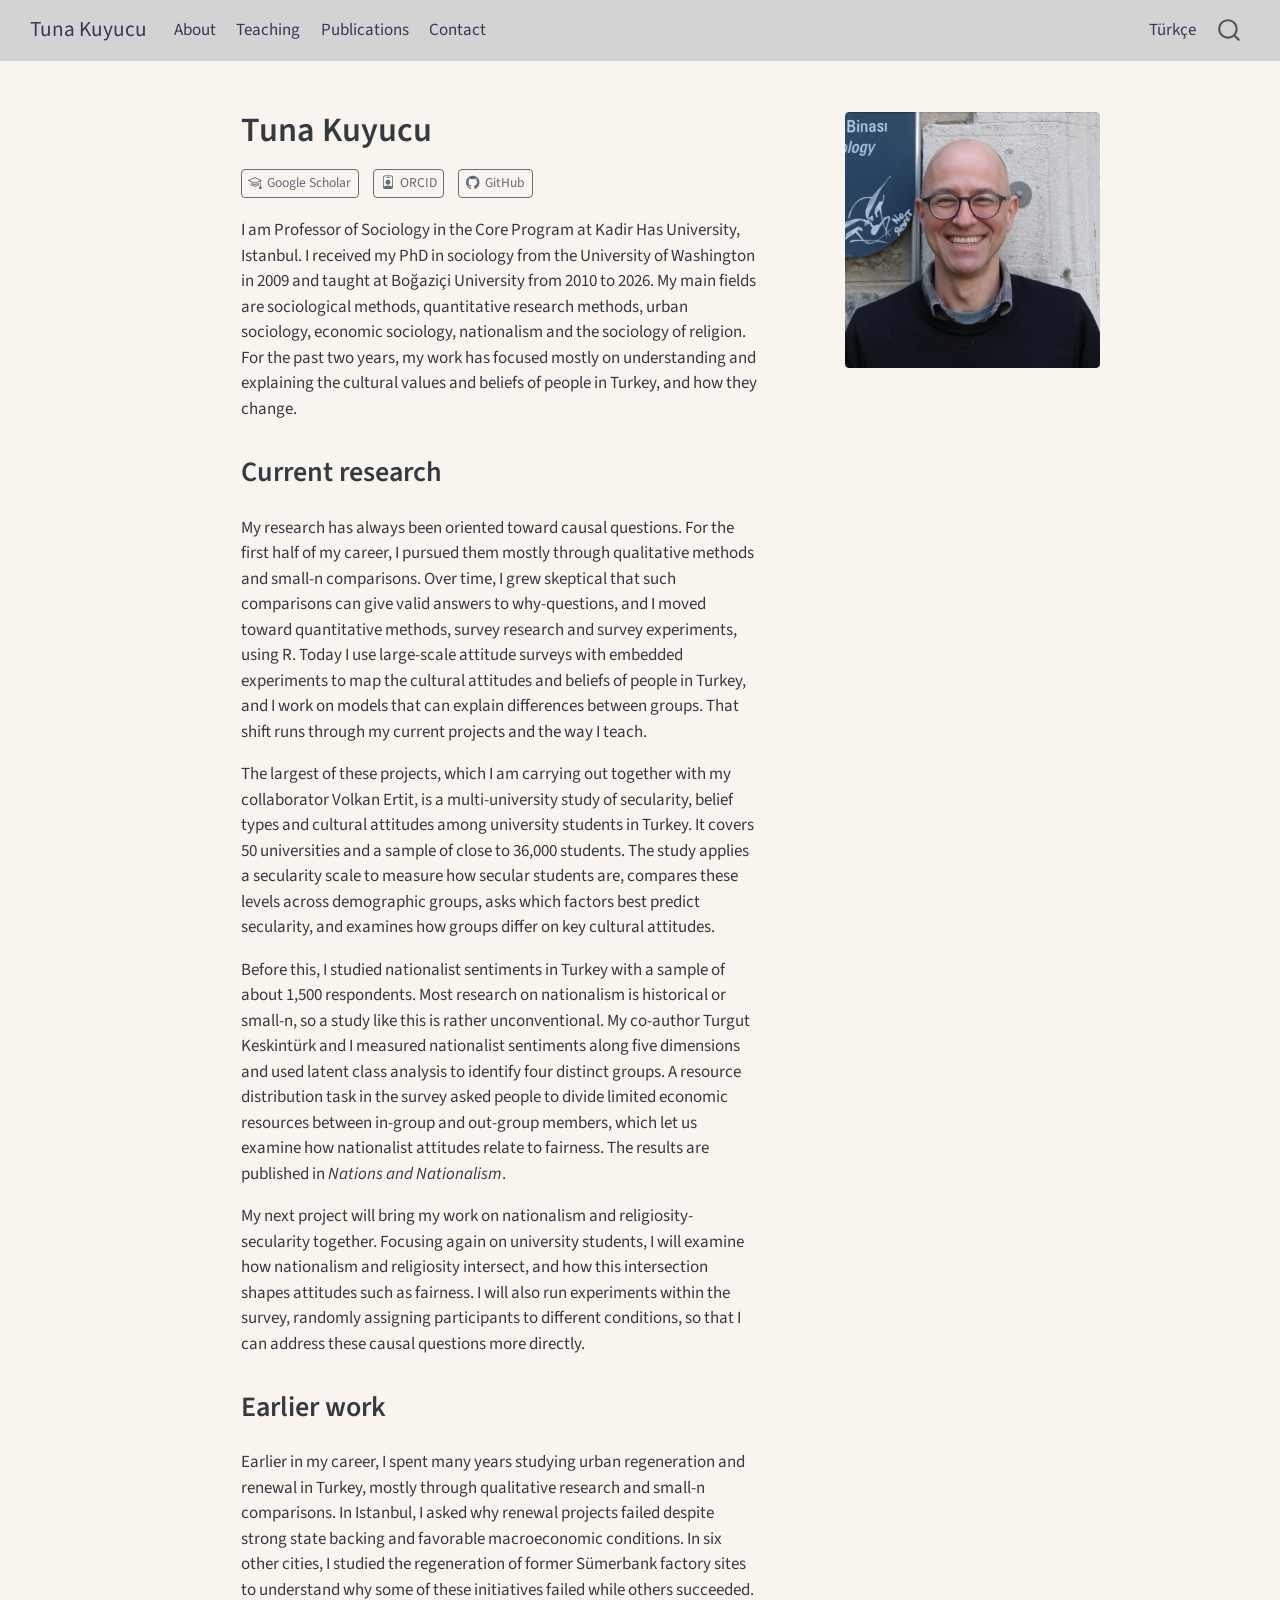
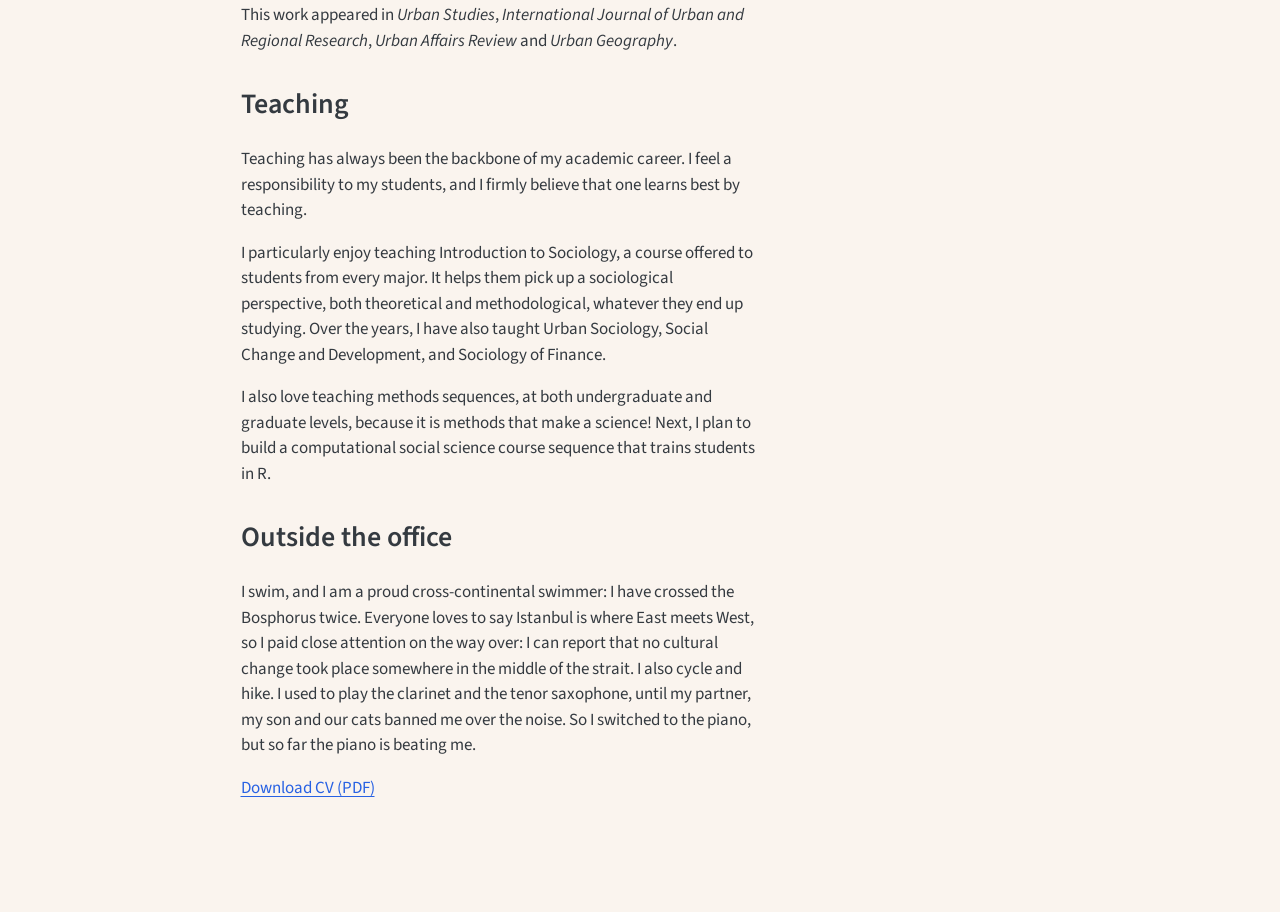
==== docs/index.html @ d654146b "Finalize About and Turkish pages Co-Authored-By: Claude Sonnet 5.5 <noreply@anthropic.com>" ====
<!DOCTYPE html>
<html xmlns="http://www.w3.org/1999/xhtml" lang="en" xml:lang="en"><head>

<meta charset="utf-8">
<meta name="generator" content="quarto-1.10.19">

<meta name="viewport" content="width=device-width, initial-scale=1.0, user-scalable=yes">


<title>Tuna Kuyucu</title>
<style>
/* Default styles provided by pandoc.
** See https://pandoc.org/MANUAL.html#variables-for-html for config info.
*/
span.smallcaps{font-variant: small-caps;}
div.columns{display: flex; gap: 1.5em;}
div.column{flex: auto;}
@media screen {
div.columns{gap: min(4vw, 1.5em);}
div.column{overflow-x: auto;}
}
div.hanging-indent{margin-left: 1.5em; text-indent: -1.5em;}
ul.task-list{list-style: none;}
ul.task-list li input[type="checkbox"] {
  width: 0.8em;
  margin: 0 0.8em 0.2em -1em; /* quarto-specific, see https://github.com/quarto-dev/quarto-cli/issues/4556 */ 
  vertical-align: middle;
}
</style>


<script src="site_libs/quarto-nav/quarto-nav.js"></script>
<script src="site_libs/quarto-nav/headroom.min.js"></script>
<script src="site_libs/clipboard/clipboard.min.js"></script>
<script src="site_libs/quarto-search/autocomplete.umd.js"></script>
<script src="site_libs/quarto-search/fuse.min.js"></script>
<script src="site_libs/quarto-search/quarto-search.js"></script>
<meta name="quarto:offset" content="./">
<script src="site_libs/quarto-html/quarto.js" type="module"></script>
<script src="site_libs/quarto-html/tabsets/tabsets.js" type="module"></script>
<script src="site_libs/quarto-html/popper.min.js"></script>
<script src="site_libs/quarto-html/tippy.umd.min.js"></script>
<link href="site_libs/quarto-html/tippy.css" rel="stylesheet">
<link href="site_libs/quarto-html/quarto-syntax-highlighting-bf27225e3a48a9273f3daa8f8e829971.css" rel="stylesheet" id="quarto-text-highlighting-styles">
<script src="site_libs/bootstrap/bootstrap.min.js"></script>
<link href="site_libs/bootstrap/bootstrap-icons.css" rel="stylesheet">
<link href="site_libs/bootstrap/bootstrap-445b8638c3d06994fee0907d791121c4.min.css" rel="stylesheet" append-hash="true" id="quarto-bootstrap" data-mode="light">
<script id="quarto-search-options" type="application/json">{
  "location": "navbar",
  "copy-button": false,
  "collapse-after": 3,
  "panel-placement": "end",
  "type": "overlay",
  "limit": 50,
  "keyboard-shortcut": [
    "f",
    "/",
    "s"
  ],
  "show-item-context": false,
  "language": {
    "search-no-results-text": "No results",
    "search-matching-documents-text": "matching documents",
    "search-copy-link-title": "Copy link to search",
    "search-hide-matches-text": "Hide additional matches",
    "search-more-match-text": "more match in this document",
    "search-more-matches-text": "more matches in this document",
    "search-clear-button-title": "Clear",
    "search-text-placeholder": "",
    "search-detached-cancel-button-title": "Cancel",
    "search-submit-button-title": "Submit",
    "search-label": "Search"
  }
}</script>


<link rel="stylesheet" href="styles.css">
</head>

<body class="nav-fixed fullcontent quarto-light">

<div id="quarto-search-results"></div>
  <header id="quarto-header" class="headroom fixed-top">
    <nav class="navbar navbar-expand-lg " data-bs-theme="dark">
      <div class="navbar-container container-fluid">
      <div class="navbar-brand-container mx-auto">
    <a class="navbar-brand" href="./index.html">
    <span class="navbar-title">Tuna Kuyucu</span>
    </a>
  </div>
            <div id="quarto-search" class="" title="Search"></div>
          <button class="navbar-toggler" type="button" data-bs-toggle="collapse" data-bs-target="#navbarCollapse" aria-controls="navbarCollapse" role="menu" aria-expanded="false" aria-label="Toggle navigation" onclick="if (window.quartoToggleHeadroom) { window.quartoToggleHeadroom(); }">
  <span class="navbar-toggler-icon"></span>
</button>
          <div class="collapse navbar-collapse" id="navbarCollapse">
            <ul class="navbar-nav navbar-nav-scroll me-auto">
  <li class="nav-item">
    <a class="nav-link active" href="./index.html" aria-current="page"> 
<span class="menu-text">About</span></a>
  </li>  
  <li class="nav-item">
    <a class="nav-link" href="./teaching.html"> 
<span class="menu-text">Teaching</span></a>
  </li>  
  <li class="nav-item">
    <a class="nav-link" href="./publications.html"> 
<span class="menu-text">Publications</span></a>
  </li>  
  <li class="nav-item">
    <a class="nav-link" href="./contact.html"> 
<span class="menu-text">Contact</span></a>
  </li>  
</ul>
            <ul class="navbar-nav navbar-nav-scroll ms-auto">
  <li class="nav-item">
    <a class="nav-link" href="./tr.html"> 
<span class="menu-text">Türkçe</span></a>
  </li>  
</ul>
          </div> <!-- /navcollapse -->
            <div class="quarto-navbar-tools">
</div>
      </div> <!-- /container-fluid -->
    </nav>
</header>
<!-- content -->
<div id="quarto-content" class="quarto-container page-columns page-rows-contents page-layout-article page-navbar">
<!-- sidebar -->
<!-- margin-sidebar -->
    
<!-- main -->
<div class="quarto-about-solana column-body">
  <div class="about-entity">
    <div class="entity-contents">
      <header id="title-block-header" class="quarto-title-block default">
<div class="quarto-title">
<h1 class="title">Tuna Kuyucu</h1>
</div>
<div class="quarto-title-meta">
  </div>
</header> <div class="about-links">
  <a href="https://scholar.google.com/citations?user=jiwnXN4AAAAJ&amp;hl=tr&amp;oi=ao" class="about-link" rel="" target="">
    <i class="bi bi-mortarboard"></i>
     <span class="about-link-text">Google Scholar</span>
  </a>
  <a href="https://orcid.org/0000-0002-2571-9834" class="about-link" rel="" target="">
    <i class="bi bi-person-badge"></i>
     <span class="about-link-text">ORCID</span>
  </a>
  <a href="https://github.com/tunakuyucu" class="about-link" rel="" target="">
    <i class="bi bi-github"></i>
     <span class="about-link-text">GitHub</span>
  </a>
</div>
      <div class="about-contents"><main class="content" id="quarto-document-content">
<p>I am Professor of Sociology in the Core Program at Kadir Has University, Istanbul. I received my PhD in sociology from the University of Washington in 2009 and taught at Boğaziçi University from 2010 to 2026. My main fields are sociological methods, quantitative research methods, urban sociology, economic sociology, nationalism and the sociology of religion. For the past two years, my work has focused mostly on understanding and explaining the cultural values and beliefs of people in Turkey, and how they change.</p>
<section id="current-research" class="level2">
<h2 data-anchor-id="current-research">Current research</h2>
<p>My research has always been oriented toward causal questions. For the first half of my career, I pursued them mostly through qualitative methods and small-n comparisons. Over time, I grew skeptical that such comparisons can give valid answers to why-questions, and I moved toward quantitative methods, survey research and survey experiments, using R. Today I use large-scale attitude surveys with embedded experiments to map the cultural attitudes and beliefs of people in Turkey, and I work on models that can explain differences between groups. That shift runs through my current projects and the way I teach.</p>
<p>The largest of these projects, which I am carrying out together with my collaborator Volkan Ertit, is a multi-university study of secularity, belief types and cultural attitudes among university students in Turkey. It covers 50 universities and a sample of close to 36,000 students. The study applies a secularity scale to measure how secular students are, compares these levels across demographic groups, asks which factors best predict secularity, and examines how groups differ on key cultural attitudes.</p>
<p>Before this, I studied nationalist sentiments in Turkey with a sample of about 1,500 respondents. Most research on nationalism is historical or small-n, so a study like this is rather unconventional. My co-author Turgut Keskintürk and I measured nationalist sentiments along five dimensions and used latent class analysis to identify four distinct groups. A resource distribution task in the survey asked people to divide limited economic resources between in-group and out-group members, which let us examine how nationalist attitudes relate to fairness. The results are published in <em>Nations and Nationalism</em>.</p>
<p>My next project will bring my work on nationalism and religiosity-secularity together. Focusing again on university students, I will examine how nationalism and religiosity intersect, and how this intersection shapes attitudes such as fairness. I will also run experiments within the survey, randomly assigning participants to different conditions, so that I can address these causal questions more directly.</p>
</section>
<section id="earlier-work" class="level2">
<h2 data-anchor-id="earlier-work">Earlier work</h2>
<p>Earlier in my career, I spent many years studying urban regeneration and renewal in Turkey, mostly through qualitative research and small-n comparisons. In Istanbul, I asked why renewal projects failed despite strong state backing and favorable macroeconomic conditions. In six other cities, I studied the regeneration of former Sümerbank factory sites to understand why some of these initiatives failed while others succeeded. This work appeared in <em>Urban Studies</em>, <em>International Journal of Urban and Regional Research</em>, <em>Urban Affairs Review</em> and <em>Urban Geography</em>.</p>
</section>
<section id="teaching" class="level2">
<h2 data-anchor-id="teaching">Teaching</h2>
<p>Teaching has always been the backbone of my academic career. I feel a responsibility to my students, and I firmly believe that one learns best by teaching.</p>
<p>I particularly enjoy teaching Introduction to Sociology, a course offered to students from every major. It helps them pick up a sociological perspective, both theoretical and methodological, whatever they end up studying. Over the years, I have also taught Urban Sociology, Social Change and Development, and Sociology of Finance.</p>
<p>I also love teaching methods sequences, at both undergraduate and graduate levels, because it is methods that make a science! Next, I plan to build a computational social science course sequence that trains students in R.</p>
</section>
<section id="outside-the-office" class="level2">
<h2 data-anchor-id="outside-the-office">Outside the office</h2>
<p>I swim, and I am a proud cross-continental swimmer: I have crossed the Bosphorus twice. Everyone loves to say Istanbul is where East meets West, so I paid close attention on the way over: I can report that no cultural change took place somewhere in the middle of the strait. I also cycle and hike. I used to play the clarinet and the tenor saxophone, until my partner, my son and our cats banned me over the noise. So I switched to the piano, but so far the piano is beating me.</p>
<p><a href="files/cv-english.pdf">Download CV (PDF)</a></p>


</section>
</main></div>
    </div>
    <img src="images/tuna.jpg" alt="Tuna Kuyucu" class="about-image
  rounded " style="width: 15em;">
  </div>
</div>
 <!-- /main -->
<script id="quarto-html-after-body" type="application/javascript">
  window.document.addEventListener("DOMContentLoaded", function (event) {
    const isCodeAnnotation = (el) => {
      for (const clz of el.classList) {
        if (clz.startsWith('code-annotation-')) {                     
          return true;
        }
      }
      return false;
    }
    const onCopySuccess = function(e) {
      // button target
      const button = e.trigger;
      // don't keep focus
      button.blur();
      // flash "checked"
      button.classList.add('code-copy-button-checked');
      var currentTitle = button.getAttribute("title");
      button.setAttribute("title", "Copied!");
      let tooltip;
      if (window.bootstrap) {
        button.setAttribute("data-bs-toggle", "tooltip");
        button.setAttribute("data-bs-placement", "left");
        button.setAttribute("data-bs-title", "Copied!");
        tooltip = new bootstrap.Tooltip(button, 
          { trigger: "manual", 
            customClass: "code-copy-button-tooltip",
            offset: [0, -8]});
        tooltip.show();    
      }
      setTimeout(function() {
        if (tooltip) {
          tooltip.hide();
          button.removeAttribute("data-bs-title");
          button.removeAttribute("data-bs-toggle");
          button.removeAttribute("data-bs-placement");
        }
        button.setAttribute("title", currentTitle);
        button.classList.remove('code-copy-button-checked');
      }, 1000);
      // clear code selection
      e.clearSelection();
    }
    const getTextToCopy = function(trigger) {
      const outerScaffold = trigger.parentElement.cloneNode(true);
      const codeEl = outerScaffold.querySelector('code');
      for (const childEl of codeEl.children) {
        if (isCodeAnnotation(childEl)) {
          childEl.remove();
        }
      }
      return codeEl.innerText;
    }
    const clipboard = new window.ClipboardJS('.code-copy-button:not([data-in-quarto-modal])', {
      text: getTextToCopy
    });
    clipboard.on('success', onCopySuccess);
    if (window.document.getElementById('quarto-embedded-source-code-modal')) {
      const clipboardModal = new window.ClipboardJS('.code-copy-button[data-in-quarto-modal]', {
        text: getTextToCopy,
        container: window.document.getElementById('quarto-embedded-source-code-modal')
      });
      clipboardModal.on('success', onCopySuccess);
    }
      var localhostRegex = new RegExp(/^(?:http|https):\/\/localhost\:?[0-9]*\//);
      var mailtoRegex = new RegExp(/^mailto:/);
        var filterRegex = new RegExp('/' + window.location.host + '/');
      var isInternal = (href) => {
          return filterRegex.test(href) || localhostRegex.test(href) || mailtoRegex.test(href);
      }
      // Inspect non-navigation links and adorn them if external
     var links = window.document.querySelectorAll('a[href]:not(.nav-link):not(.navbar-brand):not(.toc-action):not(.sidebar-link):not(.sidebar-item-toggle):not(.pagination-link):not(.no-external):not([aria-hidden]):not(.dropdown-item):not(.quarto-navigation-tool):not(.about-link)');
      for (var i=0; i<links.length; i++) {
        const link = links[i];
        if (!isInternal(link.href)) {
          // undo the damage that might have been done by quarto-nav.js in the case of
          // links that we want to consider external
          if (link.dataset.originalHref !== undefined) {
            link.href = link.dataset.originalHref;
          }
        }
      }
    function tippyHover(el, contentFn, onTriggerFn, onUntriggerFn) {
      const config = {
        allowHTML: true,
        maxWidth: 500,
        delay: 100,
        arrow: false,
        appendTo: function(el) {
            return el.parentElement;
        },
        interactive: true,
        interactiveBorder: 10,
        theme: 'quarto',
        placement: 'bottom-start',
      };
      if (contentFn) {
        config.content = contentFn;
      }
      if (onTriggerFn) {
        config.onTrigger = onTriggerFn;
      }
      if (onUntriggerFn) {
        config.onUntrigger = onUntriggerFn;
      }
      window.tippy(el, config); 
    }
    const noterefs = window.document.querySelectorAll('a[role="doc-noteref"]');
    for (var i=0; i<noterefs.length; i++) {
      const ref = noterefs[i];
      tippyHover(ref, function() {
        // use id or data attribute instead here
        let href = ref.getAttribute('data-footnote-href') || ref.getAttribute('href');
        try { href = new URL(href).hash; } catch {}
        const id = href.replace(/^#\/?/, "");
        const note = window.document.getElementById(id);
        if (note) {
          return note.innerHTML;
        } else {
          return "";
        }
      });
    }
    const xrefs = window.document.querySelectorAll('a.quarto-xref');
    const processXRef = (id, note) => {
      // Strip column container classes
      const stripColumnClz = (el) => {
        el.classList.remove("page-full", "page-columns");
        if (el.children) {
          for (const child of el.children) {
            stripColumnClz(child);
          }
        }
      }
      stripColumnClz(note)
      if (id === null || id.startsWith('sec-')) {
        // Special case sections, only their first couple elements
        const container = document.createElement("div");
        if (note.children && note.children.length > 2) {
          container.appendChild(note.children[0].cloneNode(true));
          for (let i = 1; i < note.children.length; i++) {
            const child = note.children[i];
            if (child.tagName === "P" && child.innerText === "") {
              continue;
            } else {
              container.appendChild(child.cloneNode(true));
              break;
            }
          }
          if (window.Quarto?.typesetMath) {
            window.Quarto.typesetMath(container);
          }
          return container.innerHTML
        } else {
          if (window.Quarto?.typesetMath) {
            window.Quarto.typesetMath(note);
          }
          return note.innerHTML;
        }
      } else {
        // Remove any anchor links if they are present
        const anchorLink = note.querySelector('a.anchorjs-link');
        if (anchorLink) {
          anchorLink.remove();
        }
        if (window.Quarto?.typesetMath) {
          window.Quarto.typesetMath(note);
        }
        if (note.classList.contains("callout")) {
          return note.outerHTML;
        } else {
          return note.innerHTML;
        }
      }
    }
    for (var i=0; i<xrefs.length; i++) {
      const xref = xrefs[i];
      tippyHover(xref, undefined, function(instance) {
        instance.disable();
        let url = xref.getAttribute('href');
        let hash = undefined; 
        if (url.startsWith('#')) {
          hash = url;
        } else {
          try { hash = new URL(url).hash; } catch {}
        }
        if (hash) {
          const id = hash.replace(/^#\/?/, "");
          const note = window.document.getElementById(id);
          if (note !== null) {
            try {
              const html = processXRef(id, note.cloneNode(true));
              instance.setContent(html);
            } finally {
              instance.enable();
              instance.show();
            }
          } else {
            // See if we can fetch this
            fetch(url.split('#')[0])
            .then(res => res.text())
            .then(html => {
              const parser = new DOMParser();
              const htmlDoc = parser.parseFromString(html, "text/html");
              const note = htmlDoc.getElementById(id);
              if (note !== null) {
                const html = processXRef(id, note);
                instance.setContent(html);
              } 
            }).finally(() => {
              instance.enable();
              instance.show();
            });
          }
        } else {
          // See if we can fetch a full url (with no hash to target)
          // This is a special case and we should probably do some content thinning / targeting
          fetch(url)
          .then(res => res.text())
          .then(html => {
            const parser = new DOMParser();
            const htmlDoc = parser.parseFromString(html, "text/html");
            const note = htmlDoc.querySelector('main.content');
            if (note !== null) {
              // This should only happen for chapter cross references
              // (since there is no id in the URL)
              // remove the first header
              if (note.children.length > 0 && note.children[0].tagName === "HEADER") {
                note.children[0].remove();
              }
              const html = processXRef(null, note);
              instance.setContent(html);
            } 
          }).finally(() => {
            instance.enable();
            instance.show();
          });
        }
      }, function(instance) {
      });
    }
        let selectedAnnoteEl;
        const selectorForAnnotation = ( cell, annotation) => {
          let cellAttr = 'data-code-cell="' + cell + '"';
          let lineAttr = 'data-code-annotation="' +  annotation + '"';
          const selector = 'span[' + cellAttr + '][' + lineAttr + ']';
          return selector;
        }
        const selectCodeLines = (annoteEl) => {
          const doc = window.document;
          const targetCell = annoteEl.getAttribute("data-target-cell");
          const targetAnnotation = annoteEl.getAttribute("data-target-annotation");
          const annoteSpan = window.document.querySelector(selectorForAnnotation(targetCell, targetAnnotation));
          const lines = annoteSpan.getAttribute("data-code-lines").split(",");
          const lineIds = lines.map((line) => {
            return targetCell + "-" + line;
          })
          let top = null;
          let height = null;
          let parent = null;
          if (lineIds.length > 0) {
              //compute the position of the single el (top and bottom and make a div)
              const el = window.document.getElementById(lineIds[0]);
              top = el.offsetTop;
              height = el.offsetHeight;
              parent = el.parentElement.parentElement;
            if (lineIds.length > 1) {
              const lastEl = window.document.getElementById(lineIds[lineIds.length - 1]);
              const bottom = lastEl.offsetTop + lastEl.offsetHeight;
              height = bottom - top;
            }
            if (top !== null && height !== null && parent !== null) {
              // cook up a div (if necessary) and position it 
              let div = window.document.getElementById("code-annotation-line-highlight");
              if (div === null) {
                div = window.document.createElement("div");
                div.setAttribute("id", "code-annotation-line-highlight");
                div.style.position = 'absolute';
                parent.appendChild(div);
              }
              div.style.top = top - 2 + "px";
              div.style.height = height + 4 + "px";
              div.style.left = 0;
              let gutterDiv = window.document.getElementById("code-annotation-line-highlight-gutter");
              if (gutterDiv === null) {
                gutterDiv = window.document.createElement("div");
                gutterDiv.setAttribute("id", "code-annotation-line-highlight-gutter");
                gutterDiv.style.position = 'absolute';
                const codeCell = window.document.getElementById(targetCell);
                const gutter = codeCell.querySelector('.code-annotation-gutter');
                gutter.appendChild(gutterDiv);
              }
              gutterDiv.style.top = top - 2 + "px";
              gutterDiv.style.height = height + 4 + "px";
            }
            selectedAnnoteEl = annoteEl;
          }
        };
        const unselectCodeLines = () => {
          const elementsIds = ["code-annotation-line-highlight", "code-annotation-line-highlight-gutter"];
          elementsIds.forEach((elId) => {
            const div = window.document.getElementById(elId);
            if (div) {
              div.remove();
            }
          });
          selectedAnnoteEl = undefined;
        };
          // Handle positioning of the toggle
      window.addEventListener(
        "resize",
        throttle(() => {
          elRect = undefined;
          if (selectedAnnoteEl) {
            selectCodeLines(selectedAnnoteEl);
          }
        }, 10)
      );
      function throttle(fn, ms) {
      let throttle = false;
      let timer;
        return (...args) => {
          if(!throttle) { // first call gets through
              fn.apply(this, args);
              throttle = true;
          } else { // all the others get throttled
              if(timer) clearTimeout(timer); // cancel #2
              timer = setTimeout(() => {
                fn.apply(this, args);
                timer = throttle = false;
              }, ms);
          }
        };
      }
        // Attach click handler to the DT
        const annoteDls = window.document.querySelectorAll('dt[data-target-cell]');
        for (const annoteDlNode of annoteDls) {
          annoteDlNode.addEventListener('click', (event) => {
            const clickedEl = event.target;
            if (clickedEl !== selectedAnnoteEl) {
              unselectCodeLines();
              const activeEl = window.document.querySelector('dt[data-target-cell].code-annotation-active');
              if (activeEl) {
                activeEl.classList.remove('code-annotation-active');
              }
              selectCodeLines(clickedEl);
              clickedEl.classList.add('code-annotation-active');
            } else {
              // Unselect the line
              unselectCodeLines();
              clickedEl.classList.remove('code-annotation-active');
            }
          });
        }
    const findCites = (el) => {
      const parentEl = el.parentElement;
      if (parentEl) {
        const cites = parentEl.dataset.cites;
        if (cites) {
          return {
            el,
            cites: cites.split(' ')
          };
        } else {
          return findCites(el.parentElement)
        }
      } else {
        return undefined;
      }
    };
    var bibliorefs = window.document.querySelectorAll('a[role="doc-biblioref"]');
    for (var i=0; i<bibliorefs.length; i++) {
      const ref = bibliorefs[i];
      const citeInfo = findCites(ref);
      if (citeInfo) {
        tippyHover(citeInfo.el, function() {
          var popup = window.document.createElement('div');
          citeInfo.cites.forEach(function(cite) {
            var citeDiv = window.document.createElement('div');
            citeDiv.classList.add('hanging-indent');
            citeDiv.classList.add('csl-entry');
            var biblioDiv = window.document.getElementById('ref-' + cite);
            if (biblioDiv) {
              citeDiv.innerHTML = biblioDiv.innerHTML;
            }
            popup.appendChild(citeDiv);
          });
          return popup.innerHTML;
        });
      }
    }
  });
  </script>
</div> <!-- /content -->




</body></html>
---- docs/site_libs/quarto-html/tippy.css ----
.tippy-box[data-animation=fade][data-state=hidden]{opacity:0}[data-tippy-root]{max-width:calc(100vw - 10px)}.tippy-box{position:relative;background-color:#333;color:#fff;border-radius:4px;font-size:14px;line-height:1.4;white-space:normal;outline:0;transition-property:transform,visibility,opacity}.tippy-box[data-placement^=top]>.tippy-arrow{bottom:0}.tippy-box[data-placement^=top]>.tippy-arrow:before{bottom:-7px;left:0;border-width:8px 8px 0;border-top-color:initial;transform-origin:center top}.tippy-box[data-placement^=bottom]>.tippy-arrow{top:0}.tippy-box[data-placement^=bottom]>.tippy-arrow:before{top:-7px;left:0;border-width:0 8px 8px;border-bottom-color:initial;transform-origin:center bottom}.tippy-box[data-placement^=left]>.tippy-arrow{right:0}.tippy-box[data-placement^=left]>.tippy-arrow:before{border-width:8px 0 8px 8px;border-left-color:initial;right:-7px;transform-origin:center left}.tippy-box[data-placement^=right]>.tippy-arrow{left:0}.tippy-box[data-placement^=right]>.tippy-arrow:before{left:-7px;border-width:8px 8px 8px 0;border-right-color:initial;transform-origin:center right}.tippy-box[data-inertia][data-state=visible]{transition-timing-function:cubic-bezier(.54,1.5,.38,1.11)}.tippy-arrow{width:16px;height:16px;color:#333}.tippy-arrow:before{content:"";position:absolute;border-color:transparent;border-style:solid}.tippy-content{position:relative;padding:5px 9px;z-index:1}
---- docs/site_libs/quarto-html/quarto-syntax-highlighting-bf27225e3a48a9273f3daa8f8e829971.css ----
/* quarto syntax highlight colors */
:root {
  --quarto-hl-ot-color: #003B4F;
  --quarto-hl-at-color: #657422;
  --quarto-hl-ss-color: #20794D;
  --quarto-hl-an-color: #5E5E5E;
  --quarto-hl-fu-color: #4758AB;
  --quarto-hl-st-color: #20794D;
  --quarto-hl-cf-color: #003B4F;
  --quarto-hl-op-color: #5E5E5E;
  --quarto-hl-er-color: #AD0000;
  --quarto-hl-bn-color: #AD0000;
  --quarto-hl-al-color: #AD0000;
  --quarto-hl-va-color: #111111;
  --quarto-hl-bu-color: inherit;
  --quarto-hl-ex-color: inherit;
  --quarto-hl-pp-color: #AD0000;
  --quarto-hl-in-color: #5E5E5E;
  --quarto-hl-vs-color: #20794D;
  --quarto-hl-wa-color: #5E5E5E;
  --quarto-hl-do-color: #5E5E5E;
  --quarto-hl-im-color: #00769E;
  --quarto-hl-ch-color: #20794D;
  --quarto-hl-dt-color: #AD0000;
  --quarto-hl-fl-color: #AD0000;
  --quarto-hl-co-color: #5E5E5E;
  --quarto-hl-cv-color: #5E5E5E;
  --quarto-hl-cn-color: #8f5902;
  --quarto-hl-sc-color: #5E5E5E;
  --quarto-hl-dv-color: #AD0000;
  --quarto-hl-kw-color: #003B4F;
}

/* other quarto variables */
:root {
  --quarto-font-monospace: SFMono-Regular, Menlo, Monaco, Consolas, "Liberation Mono", "Courier New", monospace;
}

/* syntax highlight based on Pandoc's rules */
pre > code.sourceCode > span {
  color: #003B4F;
}

code.sourceCode > span {
  color: #003B4F;
}

div.sourceCode,
div.sourceCode pre.sourceCode {
  color: #003B4F;
}

/* Normal */
code span {
  color: #003B4F;
}

/* Alert */
code span.al {
  color: #AD0000;
  font-style: inherit;
}

/* Annotation */
code span.an {
  color: #5E5E5E;
  font-style: inherit;
}

/* Attribute */
code span.at {
  color: #657422;
  font-style: inherit;
}

/* BaseN */
code span.bn {
  color: #AD0000;
  font-style: inherit;
}

/* BuiltIn */
code span.bu {
  font-style: inherit;
}

/* ControlFlow */
code span.cf {
  color: #003B4F;
  font-weight: bold;
  font-style: inherit;
}

/* Char */
code span.ch {
  color: #20794D;
  font-style: inherit;
}

/* Constant */
code span.cn {
  color: #8f5902;
  font-style: inherit;
}

/* Comment */
code span.co {
  color: #5E5E5E;
  font-style: inherit;
}

/* CommentVar */
code span.cv {
  color: #5E5E5E;
  font-style: italic;
}

/* Documentation */
code span.do {
  color: #5E5E5E;
  font-style: italic;
}

/* DataType */
code span.dt {
  color: #AD0000;
  font-style: inherit;
}

/* DecVal */
code span.dv {
  color: #AD0000;
  font-style: inherit;
}

/* Error */
code span.er {
  color: #AD0000;
  font-style: inherit;
}

/* Extension */
code span.ex {
  font-style: inherit;
}

/* Float */
code span.fl {
  color: #AD0000;
  font-style: inherit;
}

/* Function */
code span.fu {
  color: #4758AB;
  font-style: inherit;
}

/* Import */
code span.im {
  color: #00769E;
  font-style: inherit;
}

/* Information */
code span.in {
  color: #5E5E5E;
  font-style: inherit;
}

/* Keyword */
code span.kw {
  color: #003B4F;
  font-weight: bold;
  font-style: inherit;
}

/* Operator */
code span.op {
  color: #5E5E5E;
  font-style: inherit;
}

/* Other */
code span.ot {
  color: #003B4F;
  font-style: inherit;
}

/* Preprocessor */
code span.pp {
  color: #AD0000;
  font-style: inherit;
}

/* SpecialChar */
code span.sc {
  color: #5E5E5E;
  font-style: inherit;
}

/* SpecialString */
code span.ss {
  color: #20794D;
  font-style: inherit;
}

/* String */
code span.st {
  color: #20794D;
  font-style: inherit;
}

/* Variable */
code span.va {
  color: #111111;
  font-style: inherit;
}

/* VerbatimString */
code span.vs {
  color: #20794D;
  font-style: inherit;
}

/* Warning */
code span.wa {
  color: #5E5E5E;
  font-style: italic;
}

.prevent-inlining {
  content: "</";
}

/*# sourceMappingURL=8be38f48d34c45af72792cbd699585e7.css.map */
---- docs/styles.css ----
/* Soft pastel look */
body { background-color: #FAF4EE; }
.navbar { background-color: #d3d3d3 !important; }  /* slightly deeper lavender */
.navbar .navbar-brand, .navbar .nav-link { color: #3b3556 !important; }

/* Nudge the profile photo to the right on wide screens */
@media (min-width: 992px) {
  .quarto-about-solana .about-image {
    transform: translateX(60px);
  }
}
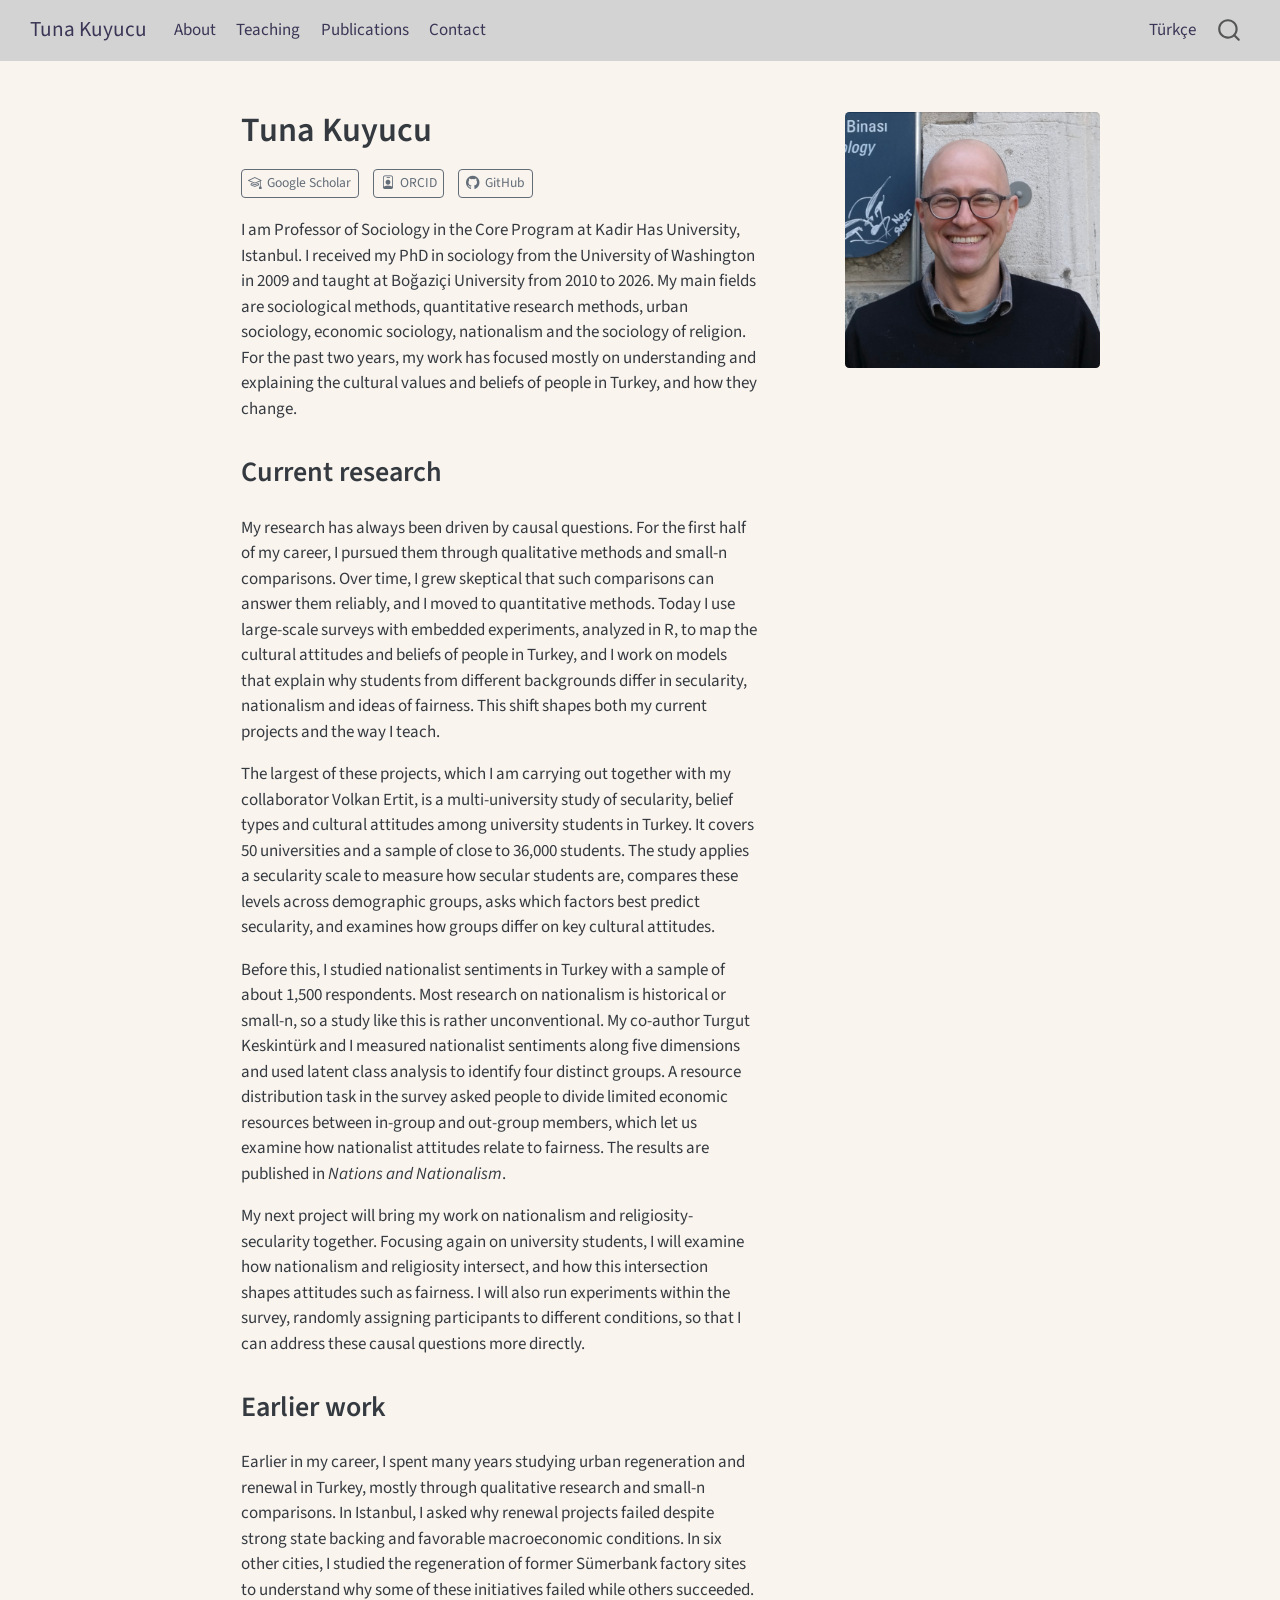
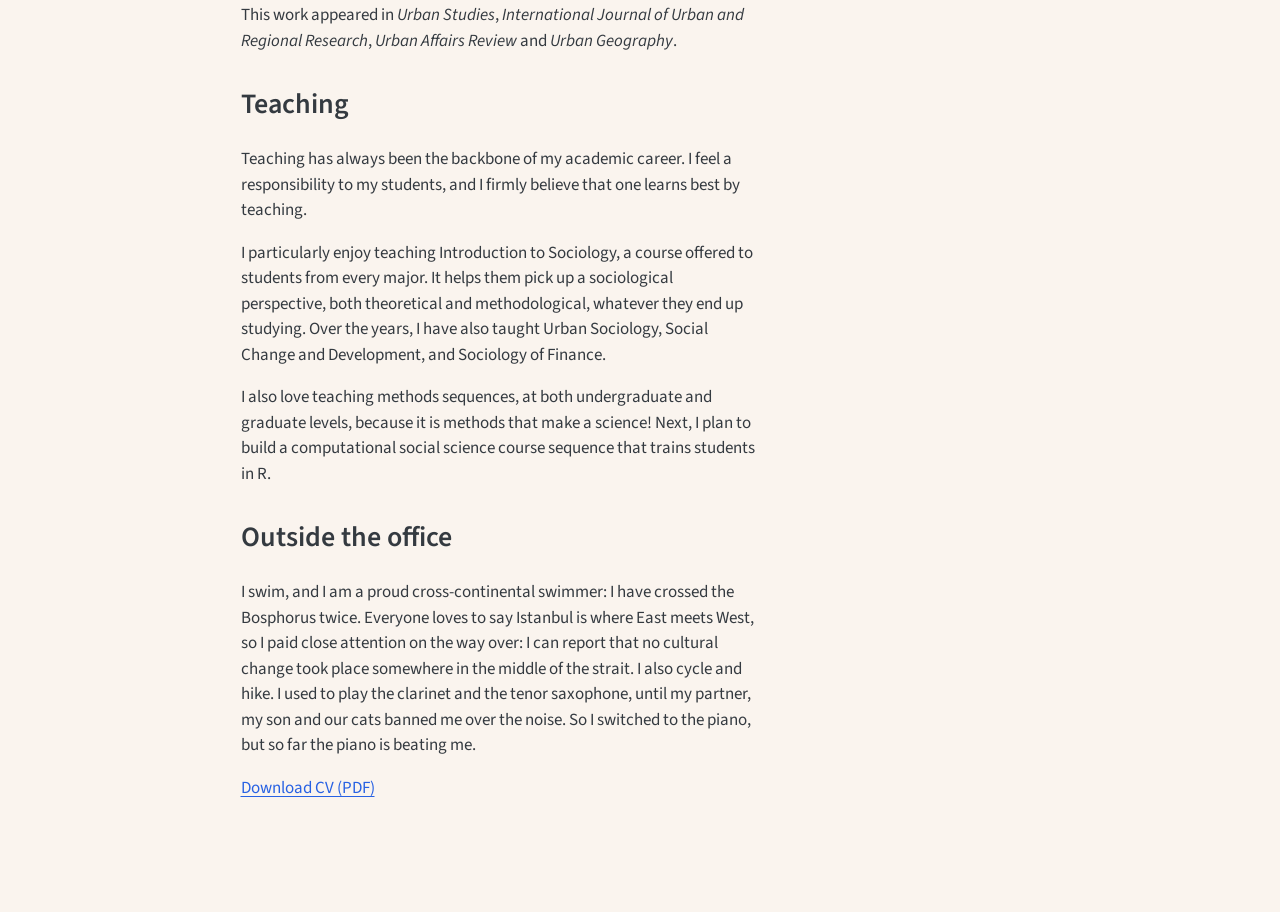
==== commit 601fcb18: "Tighten the causal-questions paragraph Co-Authored-By: Claude Sonnet 5.5 <noreply@anthropic.com>" ====
--- a/docs/index.html
+++ b/docs/index.html
@@ -156,7 +156,7 @@
 <p>I am Professor of Sociology in the Core Program at Kadir Has University, Istanbul. I received my PhD in sociology from the University of Washington in 2009 and taught at Boğaziçi University from 2010 to 2026. My main fields are sociological methods, quantitative research methods, urban sociology, economic sociology, nationalism and the sociology of religion. For the past two years, my work has focused mostly on understanding and explaining the cultural values and beliefs of people in Turkey, and how they change.</p>
 <section id="current-research" class="level2">
 <h2 data-anchor-id="current-research">Current research</h2>
-<p>My research has always been oriented toward causal questions. For the first half of my career, I pursued them mostly through qualitative methods and small-n comparisons. Over time, I grew skeptical that such comparisons can give valid answers to why-questions, and I moved toward quantitative methods, survey research and survey experiments, using R. Today I use large-scale attitude surveys with embedded experiments to map the cultural attitudes and beliefs of people in Turkey, and I work on models that can explain differences between groups. That shift runs through my current projects and the way I teach.</p>
+<p>My research has always been driven by causal questions. For the first half of my career, I pursued them through qualitative methods and small-n comparisons. Over time, I grew skeptical that such comparisons can answer them reliably, and I moved to quantitative methods. Today I use large-scale surveys with embedded experiments, analyzed in R, to map the cultural attitudes and beliefs of people in Turkey, and I work on models that explain why students from different backgrounds differ in secularity, nationalism and ideas of fairness. This shift shapes both my current projects and the way I teach.</p>
 <p>The largest of these projects, which I am carrying out together with my collaborator Volkan Ertit, is a multi-university study of secularity, belief types and cultural attitudes among university students in Turkey. It covers 50 universities and a sample of close to 36,000 students. The study applies a secularity scale to measure how secular students are, compares these levels across demographic groups, asks which factors best predict secularity, and examines how groups differ on key cultural attitudes.</p>
 <p>Before this, I studied nationalist sentiments in Turkey with a sample of about 1,500 respondents. Most research on nationalism is historical or small-n, so a study like this is rather unconventional. My co-author Turgut Keskintürk and I measured nationalist sentiments along five dimensions and used latent class analysis to identify four distinct groups. A resource distribution task in the survey asked people to divide limited economic resources between in-group and out-group members, which let us examine how nationalist attitudes relate to fairness. The results are published in <em>Nations and Nationalism</em>.</p>
 <p>My next project will bring my work on nationalism and religiosity-secularity together. Focusing again on university students, I will examine how nationalism and religiosity intersect, and how this intersection shapes attitudes such as fairness. I will also run experiments within the survey, randomly assigning participants to different conditions, so that I can address these causal questions more directly.</p>
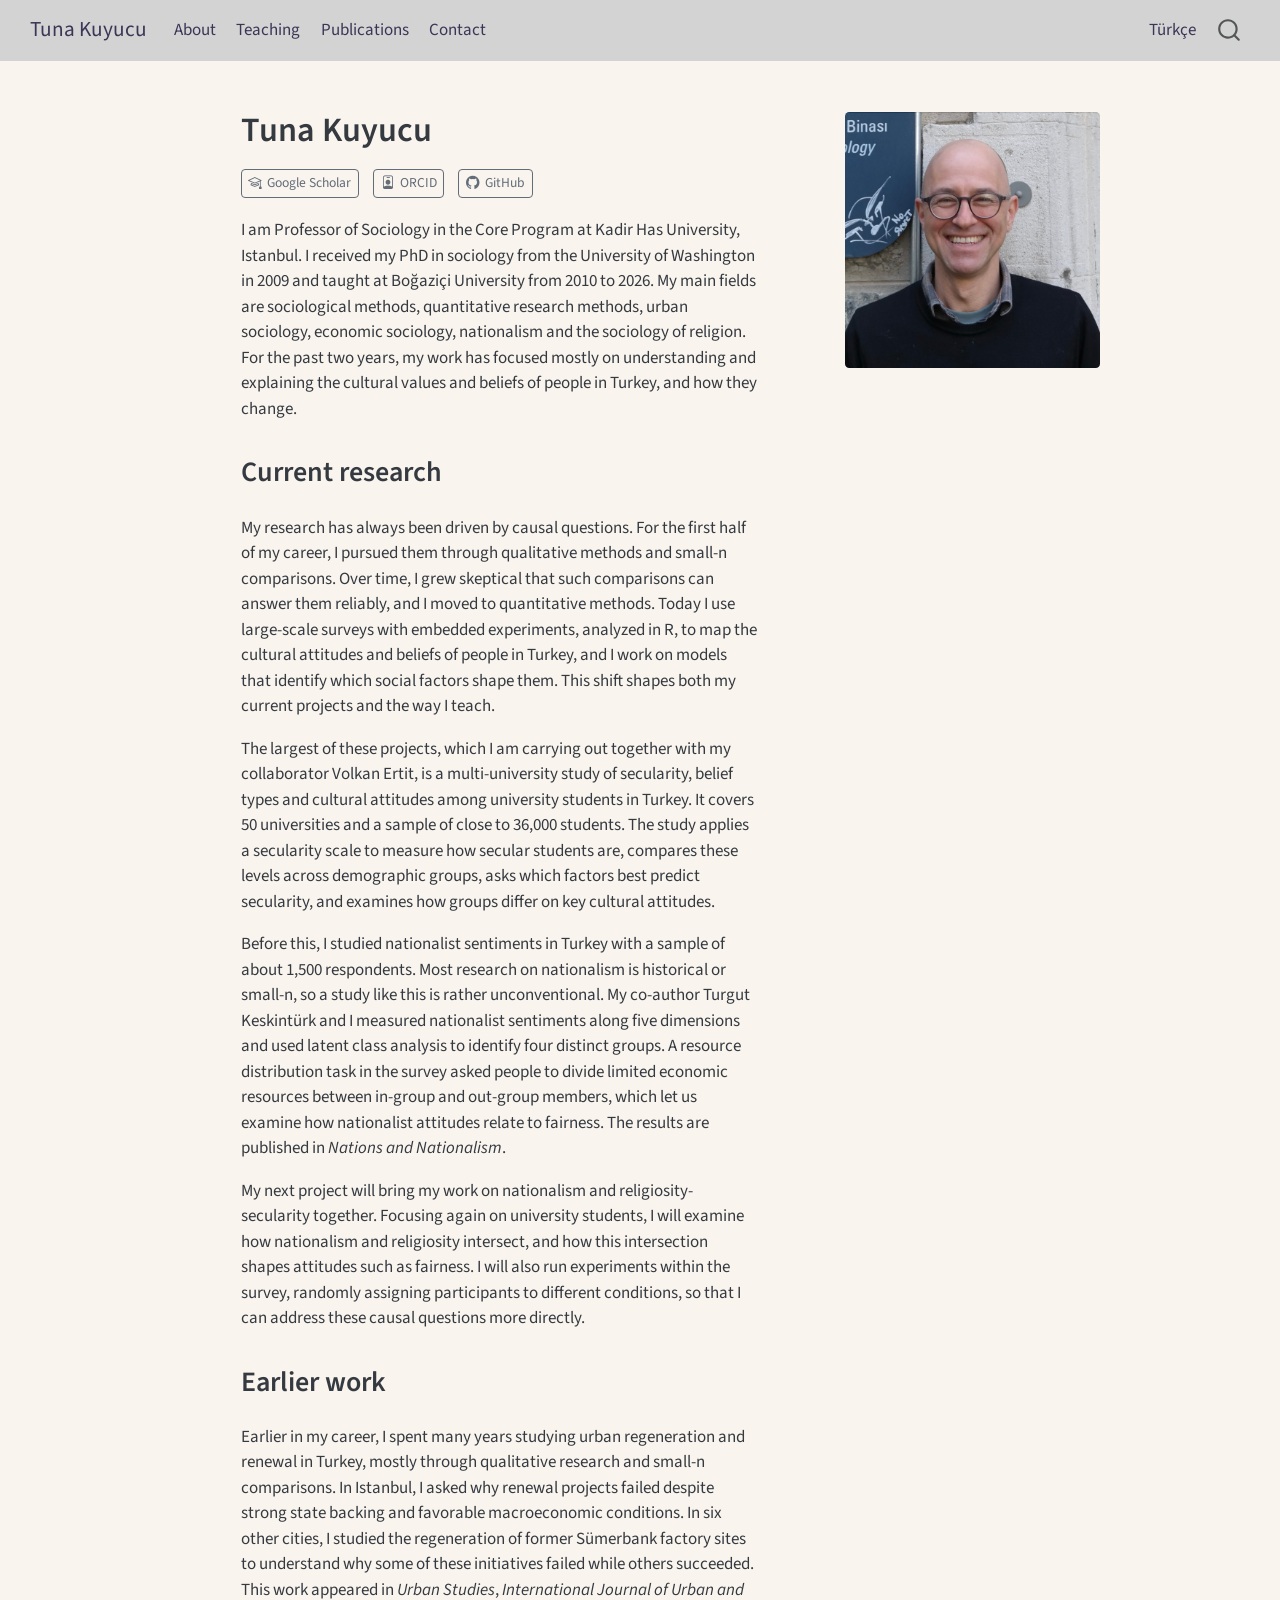
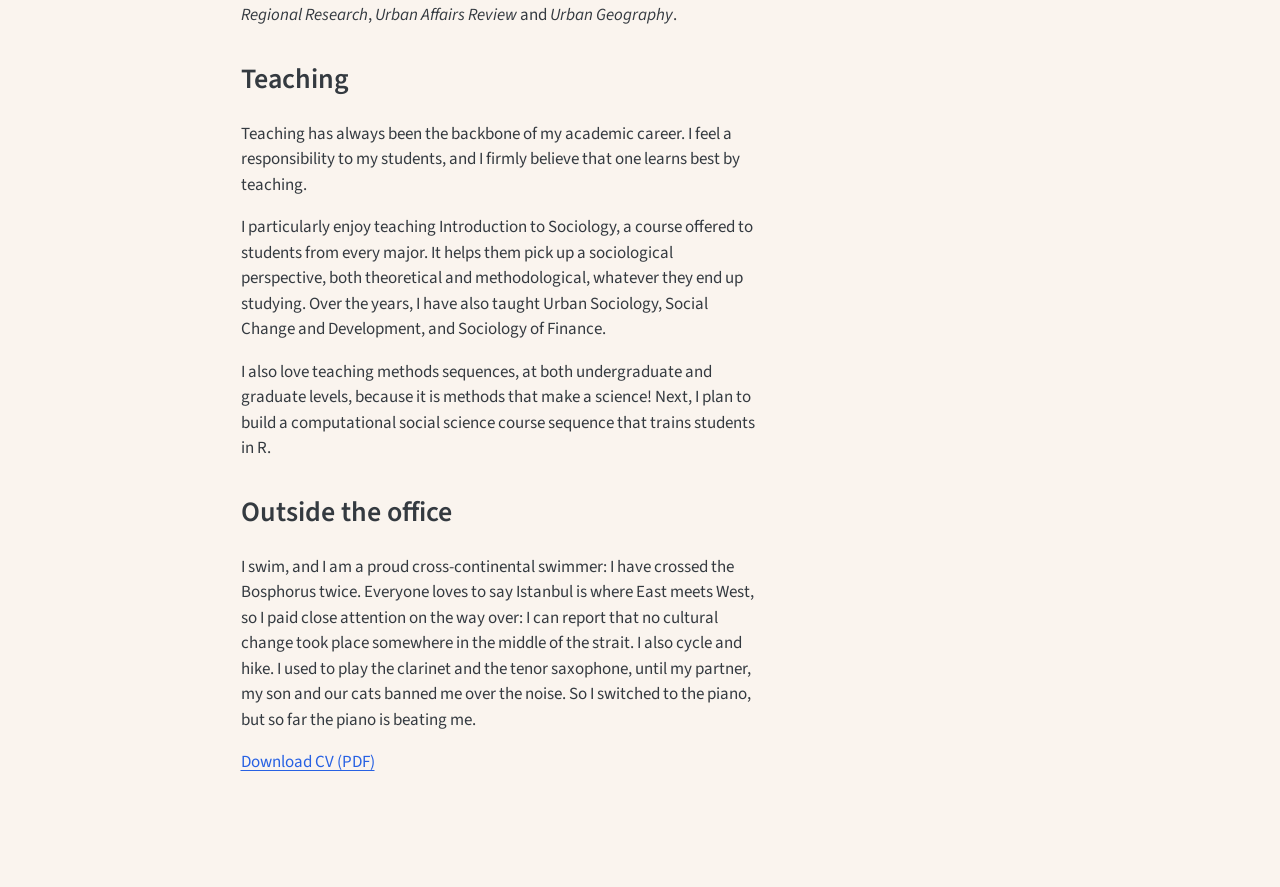
==== commit 1f1f5b4d: "Make the causal paragraph's closing clause less specific Co-Authored-By: Claude Sonnet 5.5 <noreply@" ====
--- a/docs/index.html
+++ b/docs/index.html
@@ -156,7 +156,7 @@
 <p>I am Professor of Sociology in the Core Program at Kadir Has University, Istanbul. I received my PhD in sociology from the University of Washington in 2009 and taught at Boğaziçi University from 2010 to 2026. My main fields are sociological methods, quantitative research methods, urban sociology, economic sociology, nationalism and the sociology of religion. For the past two years, my work has focused mostly on understanding and explaining the cultural values and beliefs of people in Turkey, and how they change.</p>
 <section id="current-research" class="level2">
 <h2 data-anchor-id="current-research">Current research</h2>
-<p>My research has always been driven by causal questions. For the first half of my career, I pursued them through qualitative methods and small-n comparisons. Over time, I grew skeptical that such comparisons can answer them reliably, and I moved to quantitative methods. Today I use large-scale surveys with embedded experiments, analyzed in R, to map the cultural attitudes and beliefs of people in Turkey, and I work on models that explain why students from different backgrounds differ in secularity, nationalism and ideas of fairness. This shift shapes both my current projects and the way I teach.</p>
+<p>My research has always been driven by causal questions. For the first half of my career, I pursued them through qualitative methods and small-n comparisons. Over time, I grew skeptical that such comparisons can answer them reliably, and I moved to quantitative methods. Today I use large-scale surveys with embedded experiments, analyzed in R, to map the cultural attitudes and beliefs of people in Turkey, and I work on models that identify which social factors shape them. This shift shapes both my current projects and the way I teach.</p>
 <p>The largest of these projects, which I am carrying out together with my collaborator Volkan Ertit, is a multi-university study of secularity, belief types and cultural attitudes among university students in Turkey. It covers 50 universities and a sample of close to 36,000 students. The study applies a secularity scale to measure how secular students are, compares these levels across demographic groups, asks which factors best predict secularity, and examines how groups differ on key cultural attitudes.</p>
 <p>Before this, I studied nationalist sentiments in Turkey with a sample of about 1,500 respondents. Most research on nationalism is historical or small-n, so a study like this is rather unconventional. My co-author Turgut Keskintürk and I measured nationalist sentiments along five dimensions and used latent class analysis to identify four distinct groups. A resource distribution task in the survey asked people to divide limited economic resources between in-group and out-group members, which let us examine how nationalist attitudes relate to fairness. The results are published in <em>Nations and Nationalism</em>.</p>
 <p>My next project will bring my work on nationalism and religiosity-secularity together. Focusing again on university students, I will examine how nationalism and religiosity intersect, and how this intersection shapes attitudes such as fairness. I will also run experiments within the survey, randomly assigning participants to different conditions, so that I can address these causal questions more directly.</p>
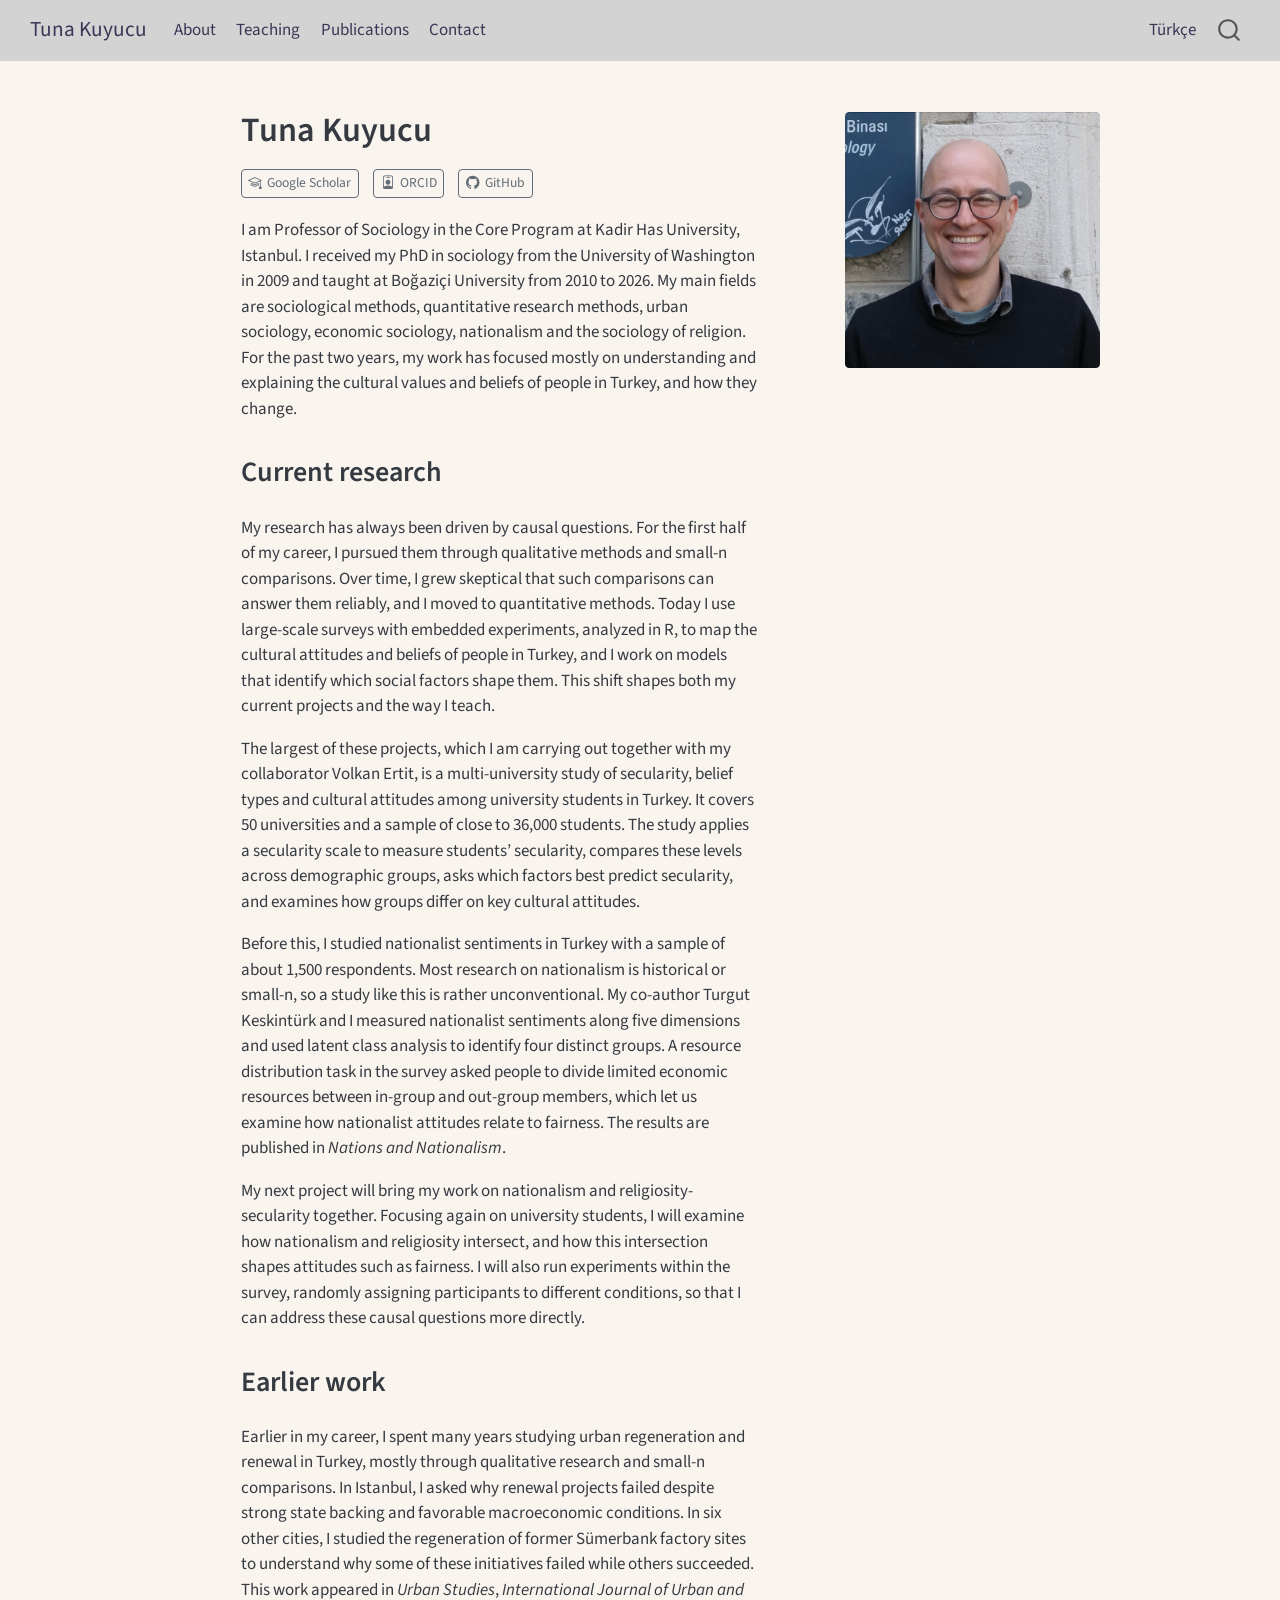
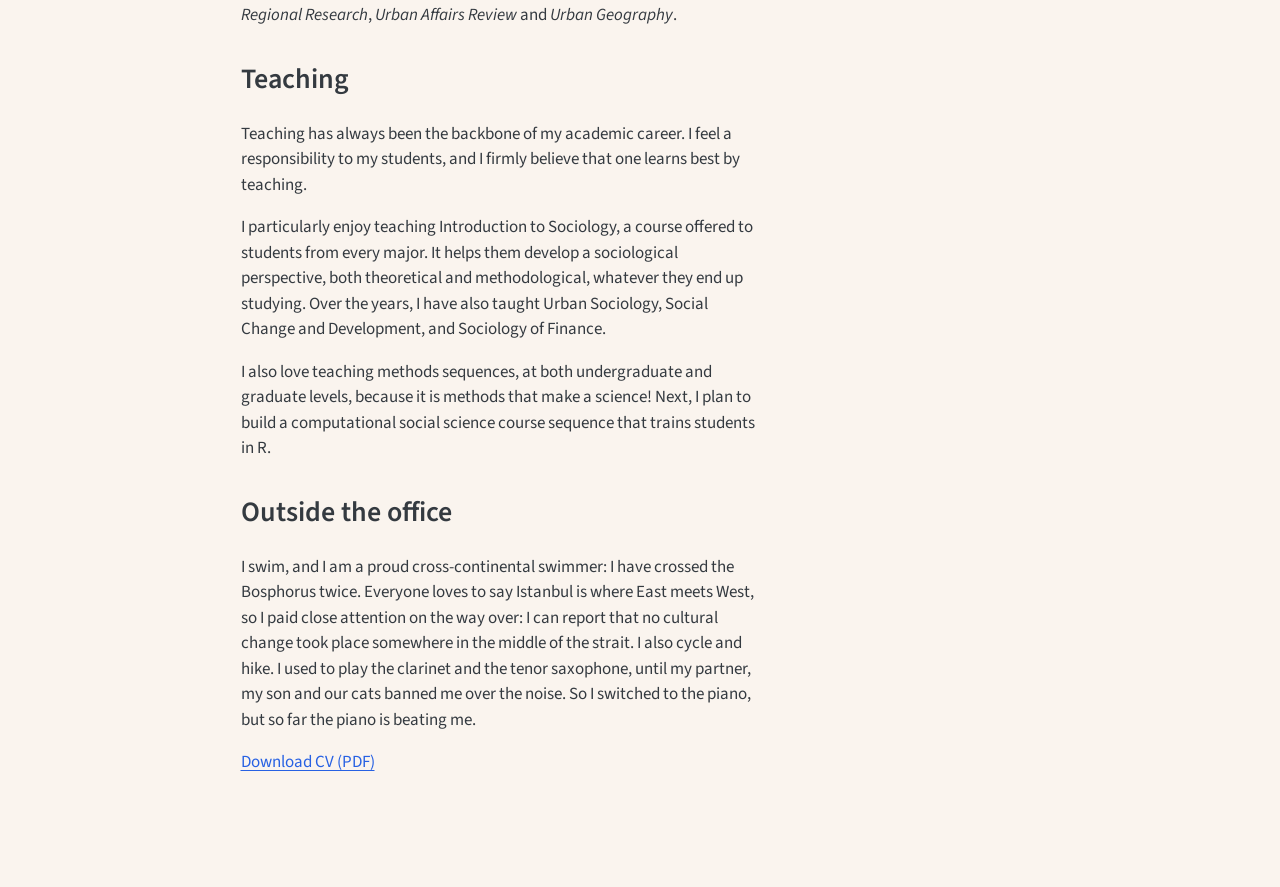
==== commit 76f46a44: "Reword 'pick up' to 'develop' in the Teaching section Co-Authored-By: Claude Sonnet 5.5 <noreply@ant" ====
--- a/docs/index.html
+++ b/docs/index.html
@@ -157,7 +157,7 @@
 <section id="current-research" class="level2">
 <h2 data-anchor-id="current-research">Current research</h2>
 <p>My research has always been driven by causal questions. For the first half of my career, I pursued them through qualitative methods and small-n comparisons. Over time, I grew skeptical that such comparisons can answer them reliably, and I moved to quantitative methods. Today I use large-scale surveys with embedded experiments, analyzed in R, to map the cultural attitudes and beliefs of people in Turkey, and I work on models that identify which social factors shape them. This shift shapes both my current projects and the way I teach.</p>
-<p>The largest of these projects, which I am carrying out together with my collaborator Volkan Ertit, is a multi-university study of secularity, belief types and cultural attitudes among university students in Turkey. It covers 50 universities and a sample of close to 36,000 students. The study applies a secularity scale to measure how secular students are, compares these levels across demographic groups, asks which factors best predict secularity, and examines how groups differ on key cultural attitudes.</p>
+<p>The largest of these projects, which I am carrying out together with my collaborator Volkan Ertit, is a multi-university study of secularity, belief types and cultural attitudes among university students in Turkey. It covers 50 universities and a sample of close to 36,000 students. The study applies a secularity scale to measure students’ secularity, compares these levels across demographic groups, asks which factors best predict secularity, and examines how groups differ on key cultural attitudes.</p>
 <p>Before this, I studied nationalist sentiments in Turkey with a sample of about 1,500 respondents. Most research on nationalism is historical or small-n, so a study like this is rather unconventional. My co-author Turgut Keskintürk and I measured nationalist sentiments along five dimensions and used latent class analysis to identify four distinct groups. A resource distribution task in the survey asked people to divide limited economic resources between in-group and out-group members, which let us examine how nationalist attitudes relate to fairness. The results are published in <em>Nations and Nationalism</em>.</p>
 <p>My next project will bring my work on nationalism and religiosity-secularity together. Focusing again on university students, I will examine how nationalism and religiosity intersect, and how this intersection shapes attitudes such as fairness. I will also run experiments within the survey, randomly assigning participants to different conditions, so that I can address these causal questions more directly.</p>
 </section>
@@ -168,7 +168,7 @@
 <section id="teaching" class="level2">
 <h2 data-anchor-id="teaching">Teaching</h2>
 <p>Teaching has always been the backbone of my academic career. I feel a responsibility to my students, and I firmly believe that one learns best by teaching.</p>
-<p>I particularly enjoy teaching Introduction to Sociology, a course offered to students from every major. It helps them pick up a sociological perspective, both theoretical and methodological, whatever they end up studying. Over the years, I have also taught Urban Sociology, Social Change and Development, and Sociology of Finance.</p>
+<p>I particularly enjoy teaching Introduction to Sociology, a course offered to students from every major. It helps them develop a sociological perspective, both theoretical and methodological, whatever they end up studying. Over the years, I have also taught Urban Sociology, Social Change and Development, and Sociology of Finance.</p>
 <p>I also love teaching methods sequences, at both undergraduate and graduate levels, because it is methods that make a science! Next, I plan to build a computational social science course sequence that trains students in R.</p>
 </section>
 <section id="outside-the-office" class="level2">
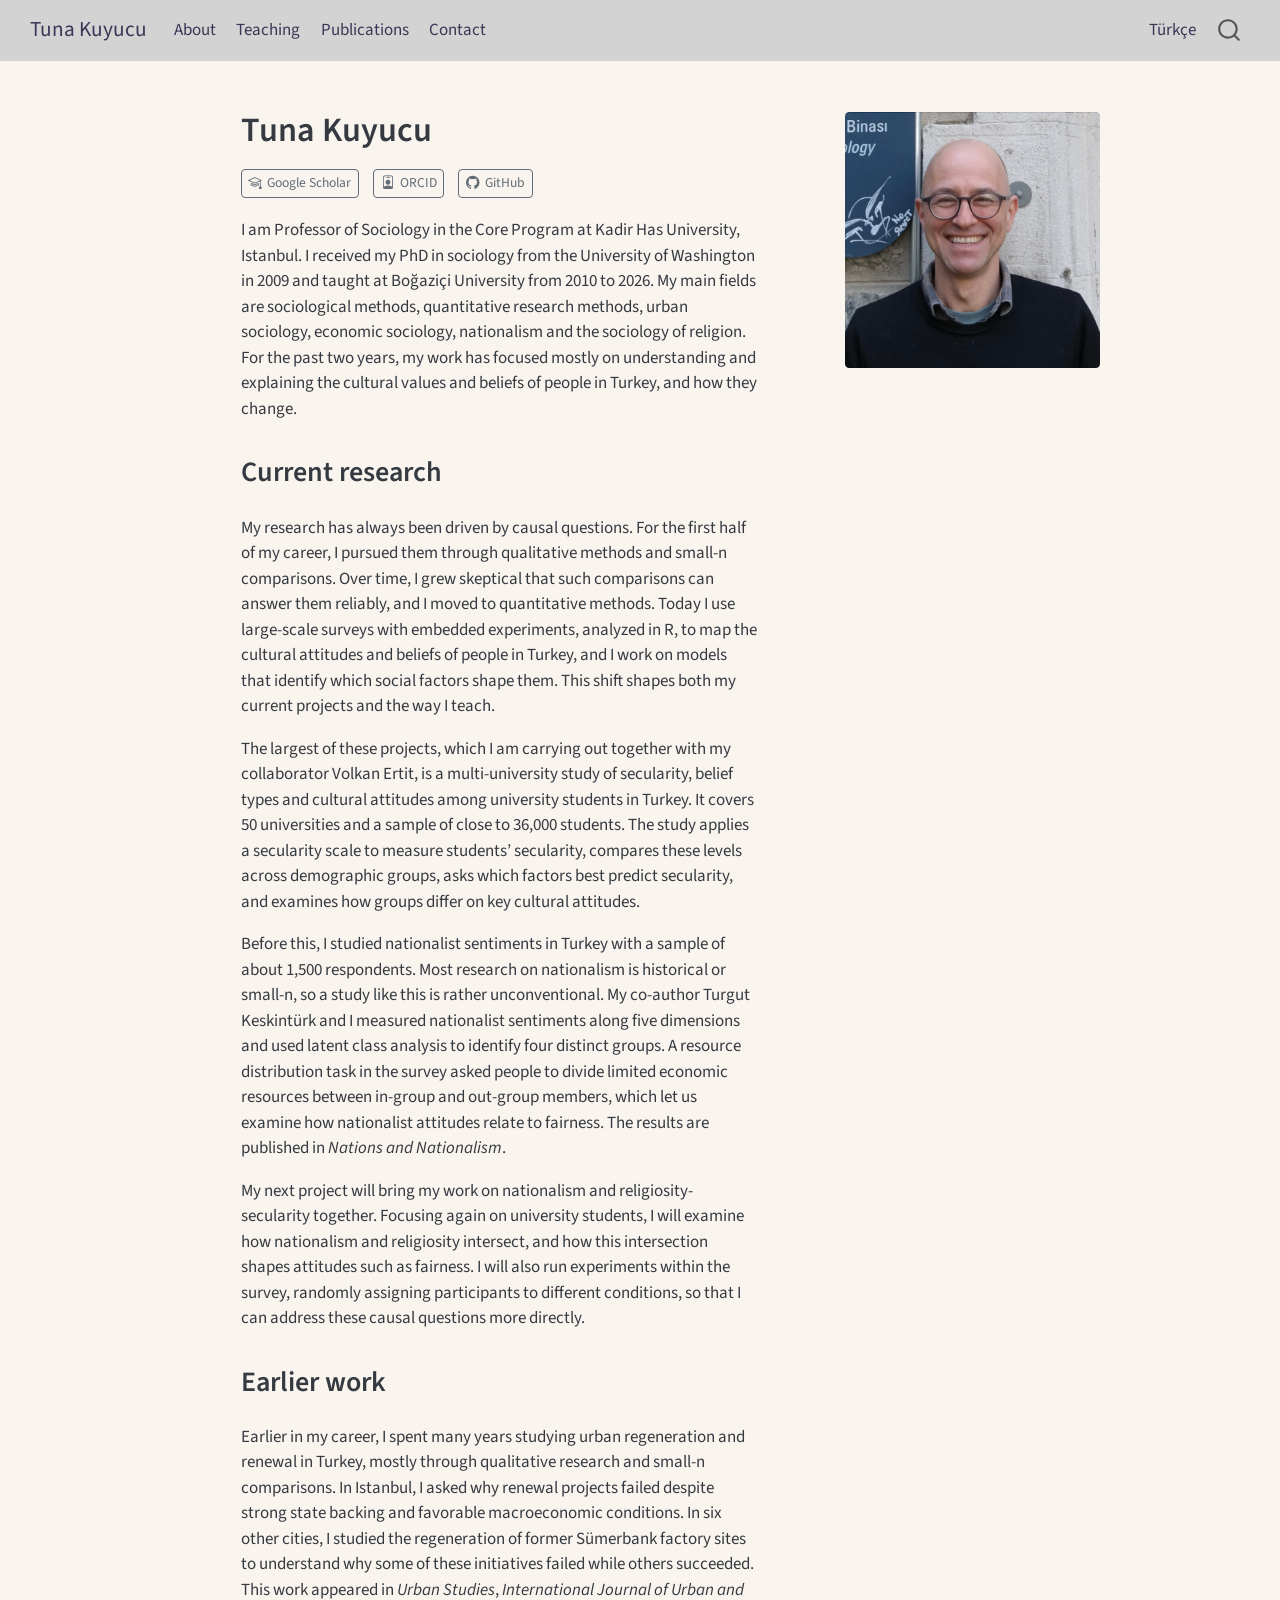
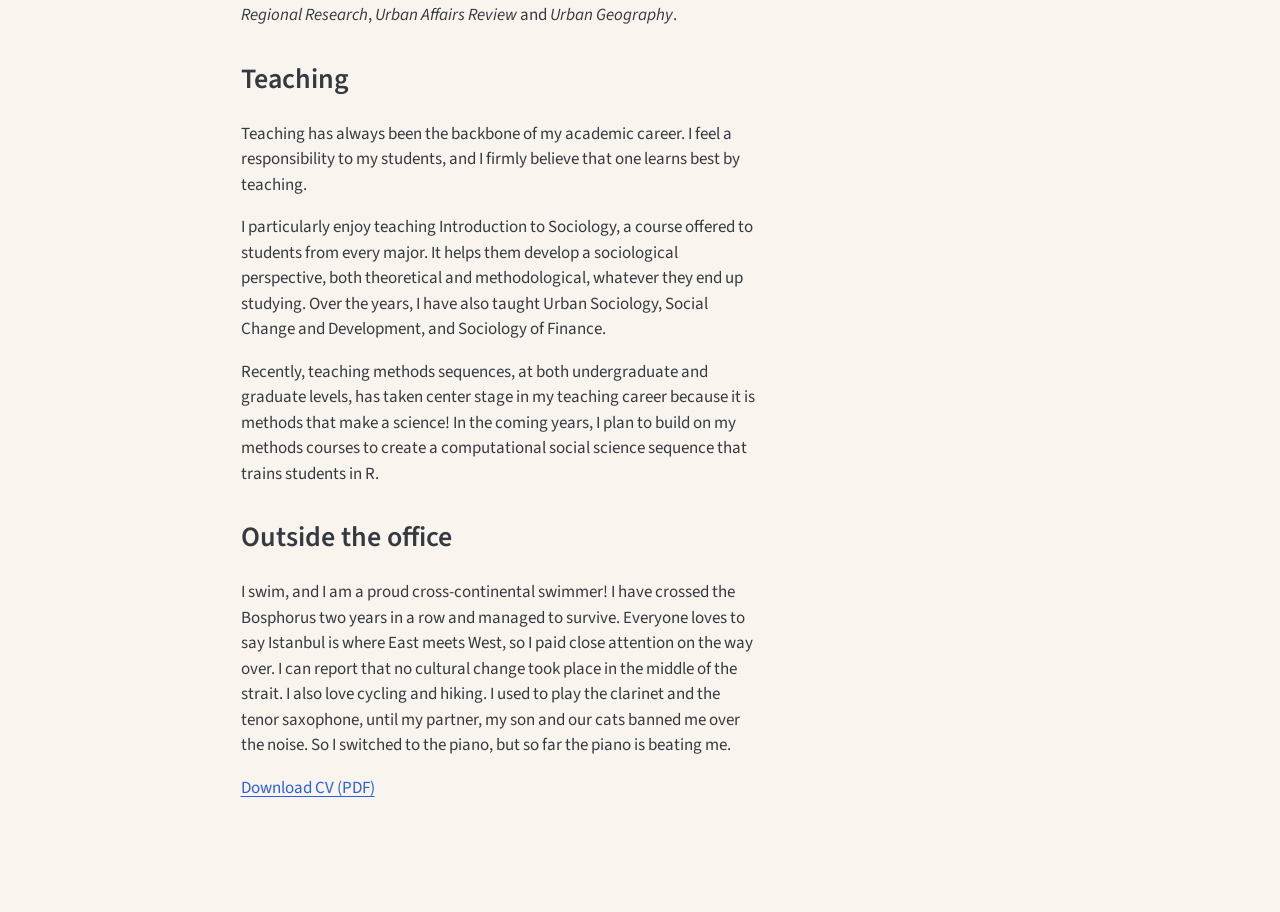
==== commit c51f2349: "Polish the Teaching ending and the Outside the office paragraph Co-Authored-By: Claude Sonnet 5.5 <n" ====
--- a/docs/index.html
+++ b/docs/index.html
@@ -169,11 +169,11 @@
 <h2 data-anchor-id="teaching">Teaching</h2>
 <p>Teaching has always been the backbone of my academic career. I feel a responsibility to my students, and I firmly believe that one learns best by teaching.</p>
 <p>I particularly enjoy teaching Introduction to Sociology, a course offered to students from every major. It helps them develop a sociological perspective, both theoretical and methodological, whatever they end up studying. Over the years, I have also taught Urban Sociology, Social Change and Development, and Sociology of Finance.</p>
-<p>I also love teaching methods sequences, at both undergraduate and graduate levels, because it is methods that make a science! Next, I plan to build a computational social science course sequence that trains students in R.</p>
+<p>Recently, teaching methods sequences, at both undergraduate and graduate levels, has taken center stage in my teaching career because it is methods that make a science! In the coming years, I plan to build on my methods courses to create a computational social science sequence that trains students in R.</p>
 </section>
 <section id="outside-the-office" class="level2">
 <h2 data-anchor-id="outside-the-office">Outside the office</h2>
-<p>I swim, and I am a proud cross-continental swimmer: I have crossed the Bosphorus twice. Everyone loves to say Istanbul is where East meets West, so I paid close attention on the way over: I can report that no cultural change took place somewhere in the middle of the strait. I also cycle and hike. I used to play the clarinet and the tenor saxophone, until my partner, my son and our cats banned me over the noise. So I switched to the piano, but so far the piano is beating me.</p>
+<p>I swim, and I am a proud cross-continental swimmer! I have crossed the Bosphorus two years in a row and managed to survive. Everyone loves to say Istanbul is where East meets West, so I paid close attention on the way over. I can report that no cultural change took place in the middle of the strait. I also love cycling and hiking. I used to play the clarinet and the tenor saxophone, until my partner, my son and our cats banned me over the noise. So I switched to the piano, but so far the piano is beating me.</p>
 <p><a href="files/cv-english.pdf">Download CV (PDF)</a></p>
 
 
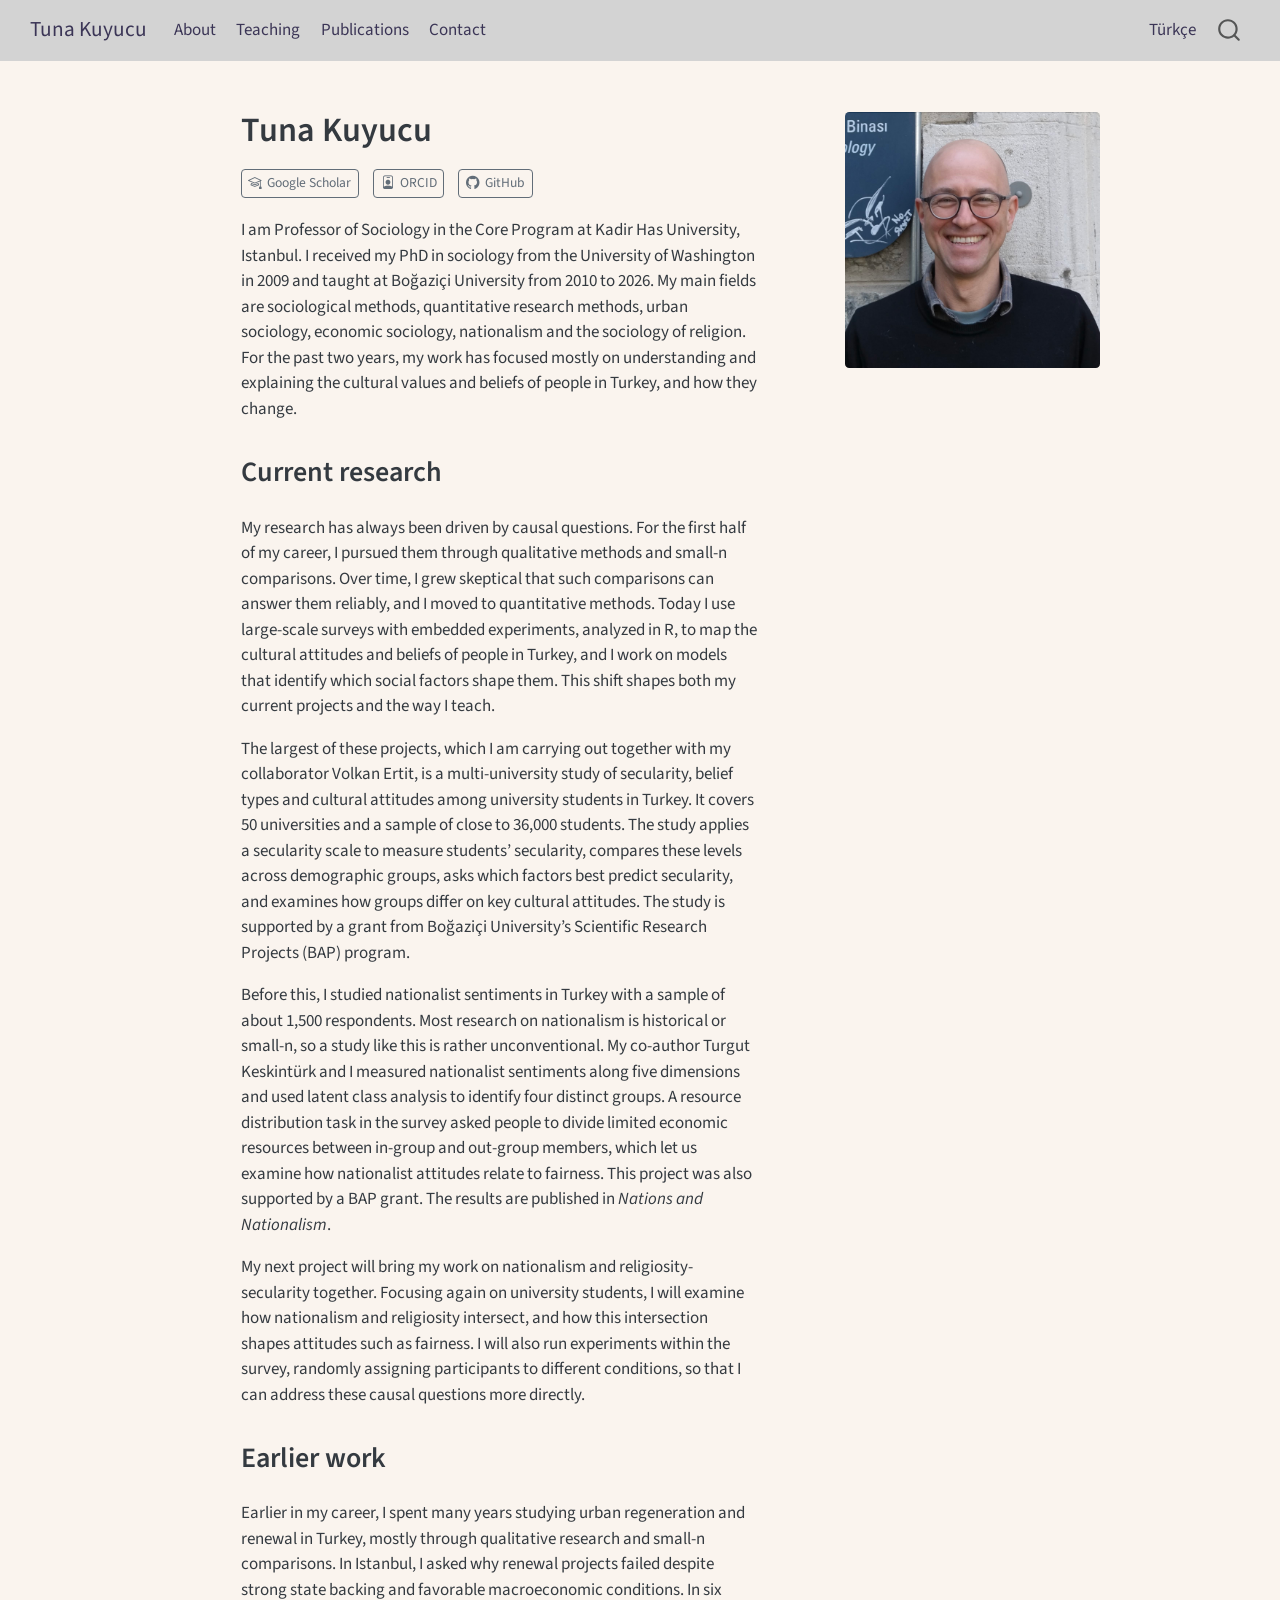
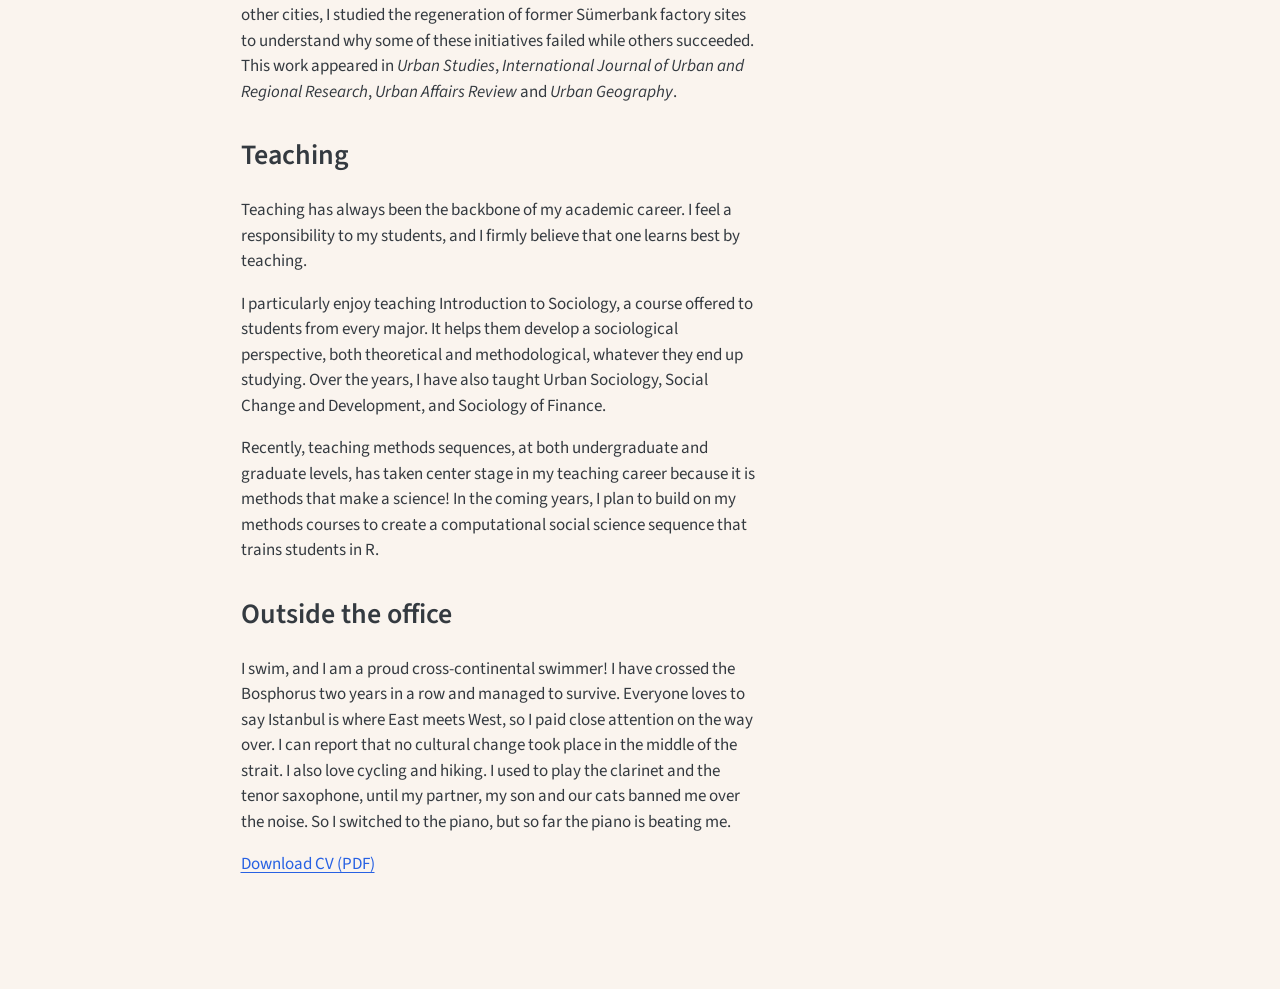
==== commit c39907c5: "Add grants and awards section and BAP acknowledgements Co-Authored-By: Claude Sonnet 5.5 <noreply@an" ====
--- a/docs/index.html
+++ b/docs/index.html
@@ -157,8 +157,8 @@
 <section id="current-research" class="level2">
 <h2 data-anchor-id="current-research">Current research</h2>
 <p>My research has always been driven by causal questions. For the first half of my career, I pursued them through qualitative methods and small-n comparisons. Over time, I grew skeptical that such comparisons can answer them reliably, and I moved to quantitative methods. Today I use large-scale surveys with embedded experiments, analyzed in R, to map the cultural attitudes and beliefs of people in Turkey, and I work on models that identify which social factors shape them. This shift shapes both my current projects and the way I teach.</p>
-<p>The largest of these projects, which I am carrying out together with my collaborator Volkan Ertit, is a multi-university study of secularity, belief types and cultural attitudes among university students in Turkey. It covers 50 universities and a sample of close to 36,000 students. The study applies a secularity scale to measure students’ secularity, compares these levels across demographic groups, asks which factors best predict secularity, and examines how groups differ on key cultural attitudes.</p>
-<p>Before this, I studied nationalist sentiments in Turkey with a sample of about 1,500 respondents. Most research on nationalism is historical or small-n, so a study like this is rather unconventional. My co-author Turgut Keskintürk and I measured nationalist sentiments along five dimensions and used latent class analysis to identify four distinct groups. A resource distribution task in the survey asked people to divide limited economic resources between in-group and out-group members, which let us examine how nationalist attitudes relate to fairness. The results are published in <em>Nations and Nationalism</em>.</p>
+<p>The largest of these projects, which I am carrying out together with my collaborator Volkan Ertit, is a multi-university study of secularity, belief types and cultural attitudes among university students in Turkey. It covers 50 universities and a sample of close to 36,000 students. The study applies a secularity scale to measure students’ secularity, compares these levels across demographic groups, asks which factors best predict secularity, and examines how groups differ on key cultural attitudes. The study is supported by a grant from Boğaziçi University’s Scientific Research Projects (BAP) program.</p>
+<p>Before this, I studied nationalist sentiments in Turkey with a sample of about 1,500 respondents. Most research on nationalism is historical or small-n, so a study like this is rather unconventional. My co-author Turgut Keskintürk and I measured nationalist sentiments along five dimensions and used latent class analysis to identify four distinct groups. A resource distribution task in the survey asked people to divide limited economic resources between in-group and out-group members, which let us examine how nationalist attitudes relate to fairness. This project was also supported by a BAP grant. The results are published in <em>Nations and Nationalism</em>.</p>
 <p>My next project will bring my work on nationalism and religiosity-secularity together. Focusing again on university students, I will examine how nationalism and religiosity intersect, and how this intersection shapes attitudes such as fairness. I will also run experiments within the survey, randomly assigning participants to different conditions, so that I can address these causal questions more directly.</p>
 </section>
 <section id="earlier-work" class="level2">
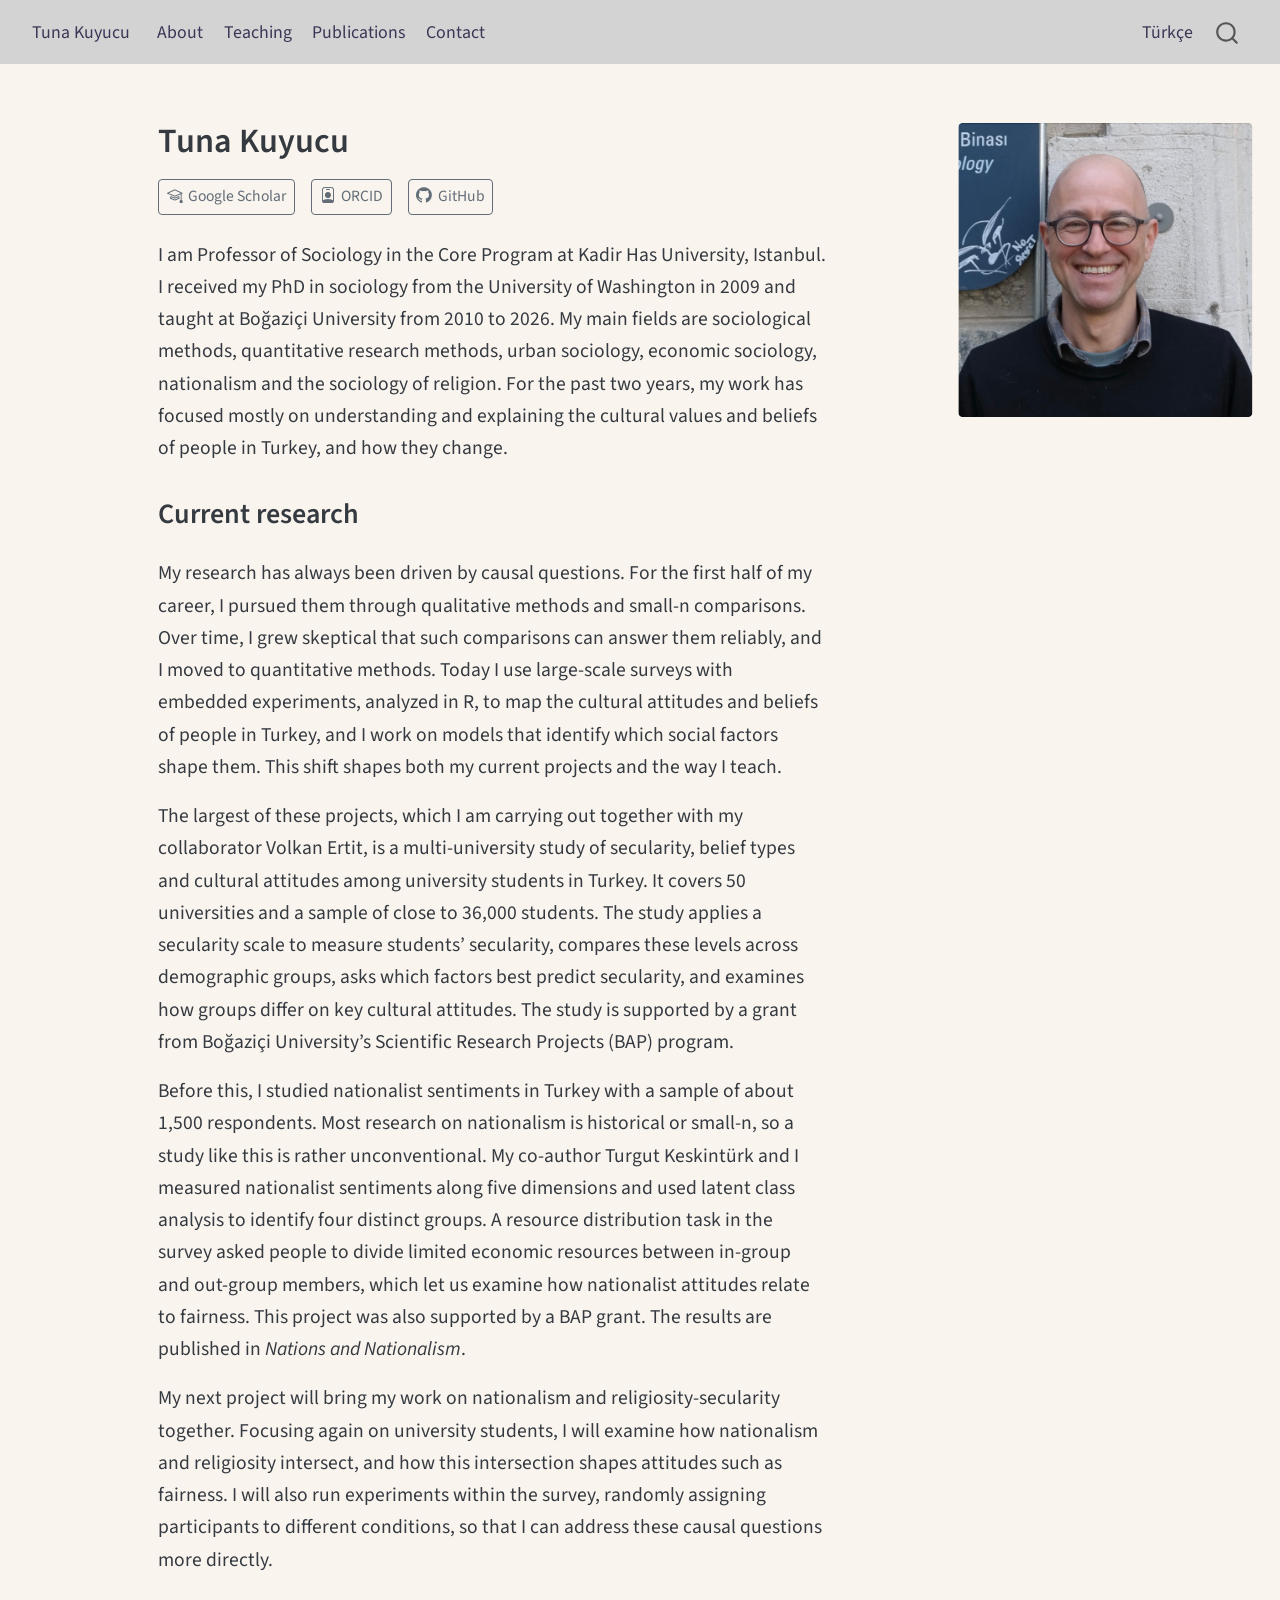
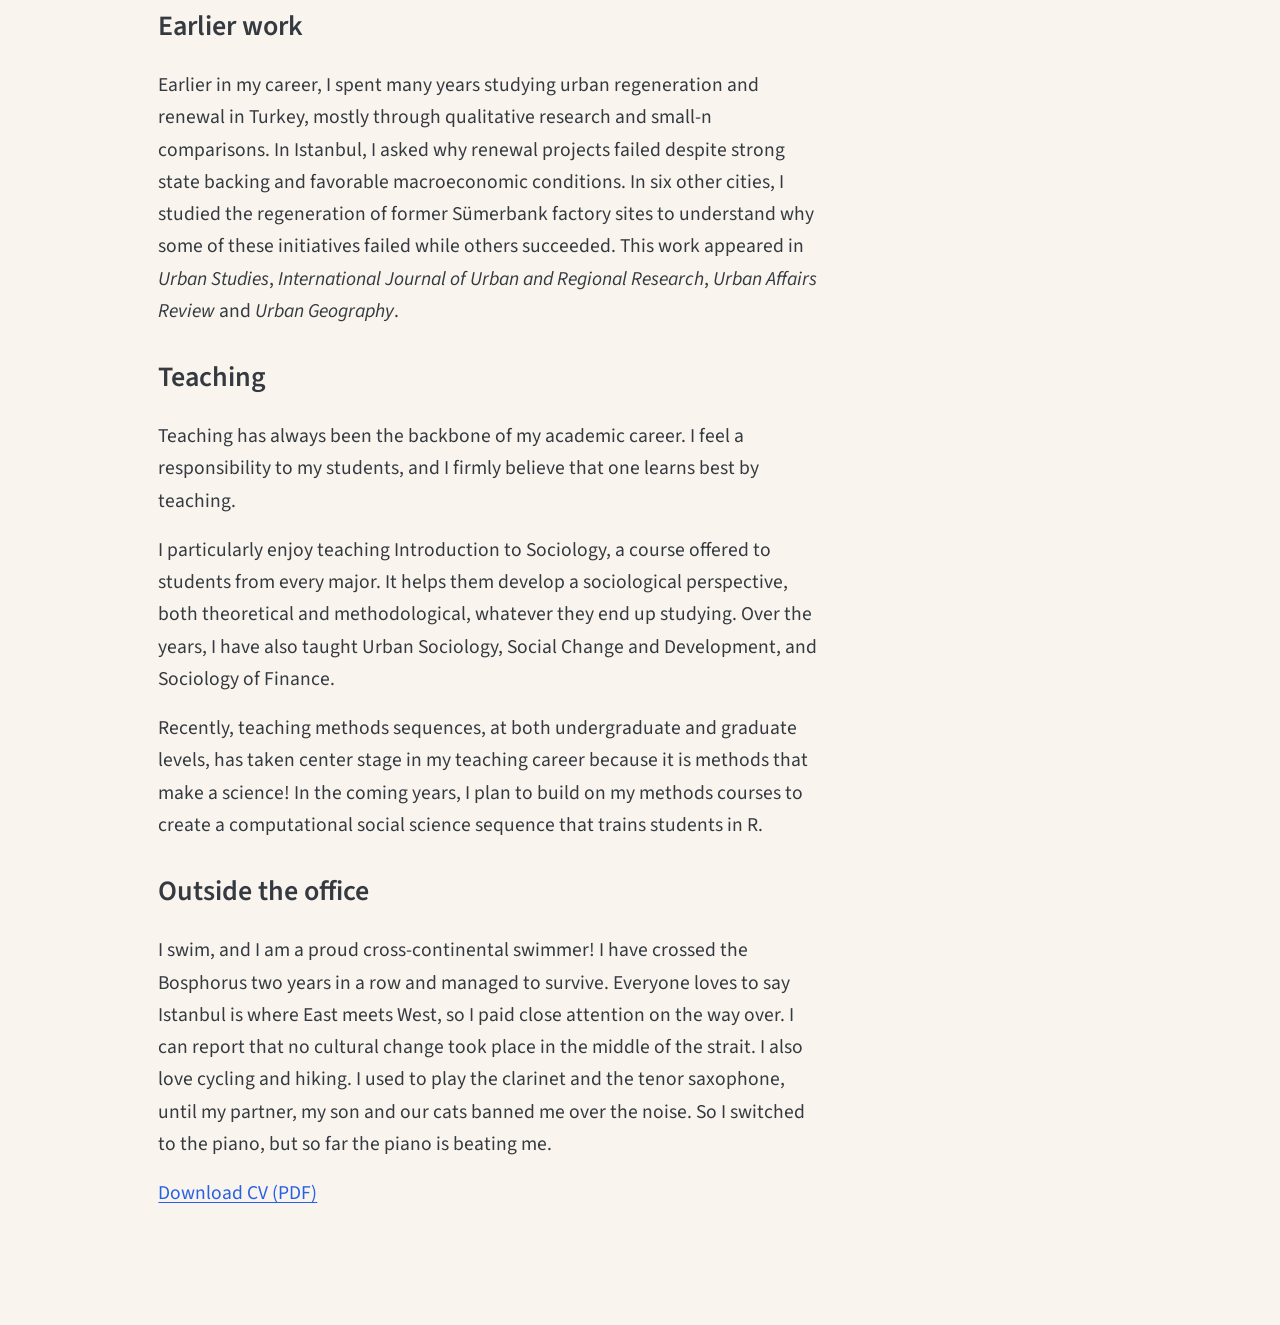
==== commit 49ae49de: "Widen the text column and shift the profile photo further right Co-Authored-By: Claude Sonnet 5.5 <n" ====
--- a/docs/index.html
+++ b/docs/index.html
@@ -44,7 +44,7 @@
 <link href="site_libs/quarto-html/quarto-syntax-highlighting-bf27225e3a48a9273f3daa8f8e829971.css" rel="stylesheet" id="quarto-text-highlighting-styles">
 <script src="site_libs/bootstrap/bootstrap.min.js"></script>
 <link href="site_libs/bootstrap/bootstrap-icons.css" rel="stylesheet">
-<link href="site_libs/bootstrap/bootstrap-445b8638c3d06994fee0907d791121c4.min.css" rel="stylesheet" append-hash="true" id="quarto-bootstrap" data-mode="light">
+<link href="site_libs/bootstrap/bootstrap-be9cba10bef2b8146bafa866f564ed87.min.css" rel="stylesheet" append-hash="true" id="quarto-bootstrap" data-mode="light">
 <script id="quarto-search-options" type="application/json">{
   "location": "navbar",
   "copy-button": false,
--- a/docs/styles.css
+++ b/docs/styles.css
@@ -6,6 +6,10 @@
 /* Nudge the profile photo to the right on wide screens */
 @media (min-width: 992px) {
   .quarto-about-solana .about-image {
-    transform: translateX(60px);
+    transform: translateX(clamp(60px, 8vw, 140px));
   }
 }
+
+/* Slightly larger text */
+body { font-size: 1.15rem; line-height: 1.65; }
+.navbar .nav-link, .navbar .navbar-brand { font-size: 1.05rem; }
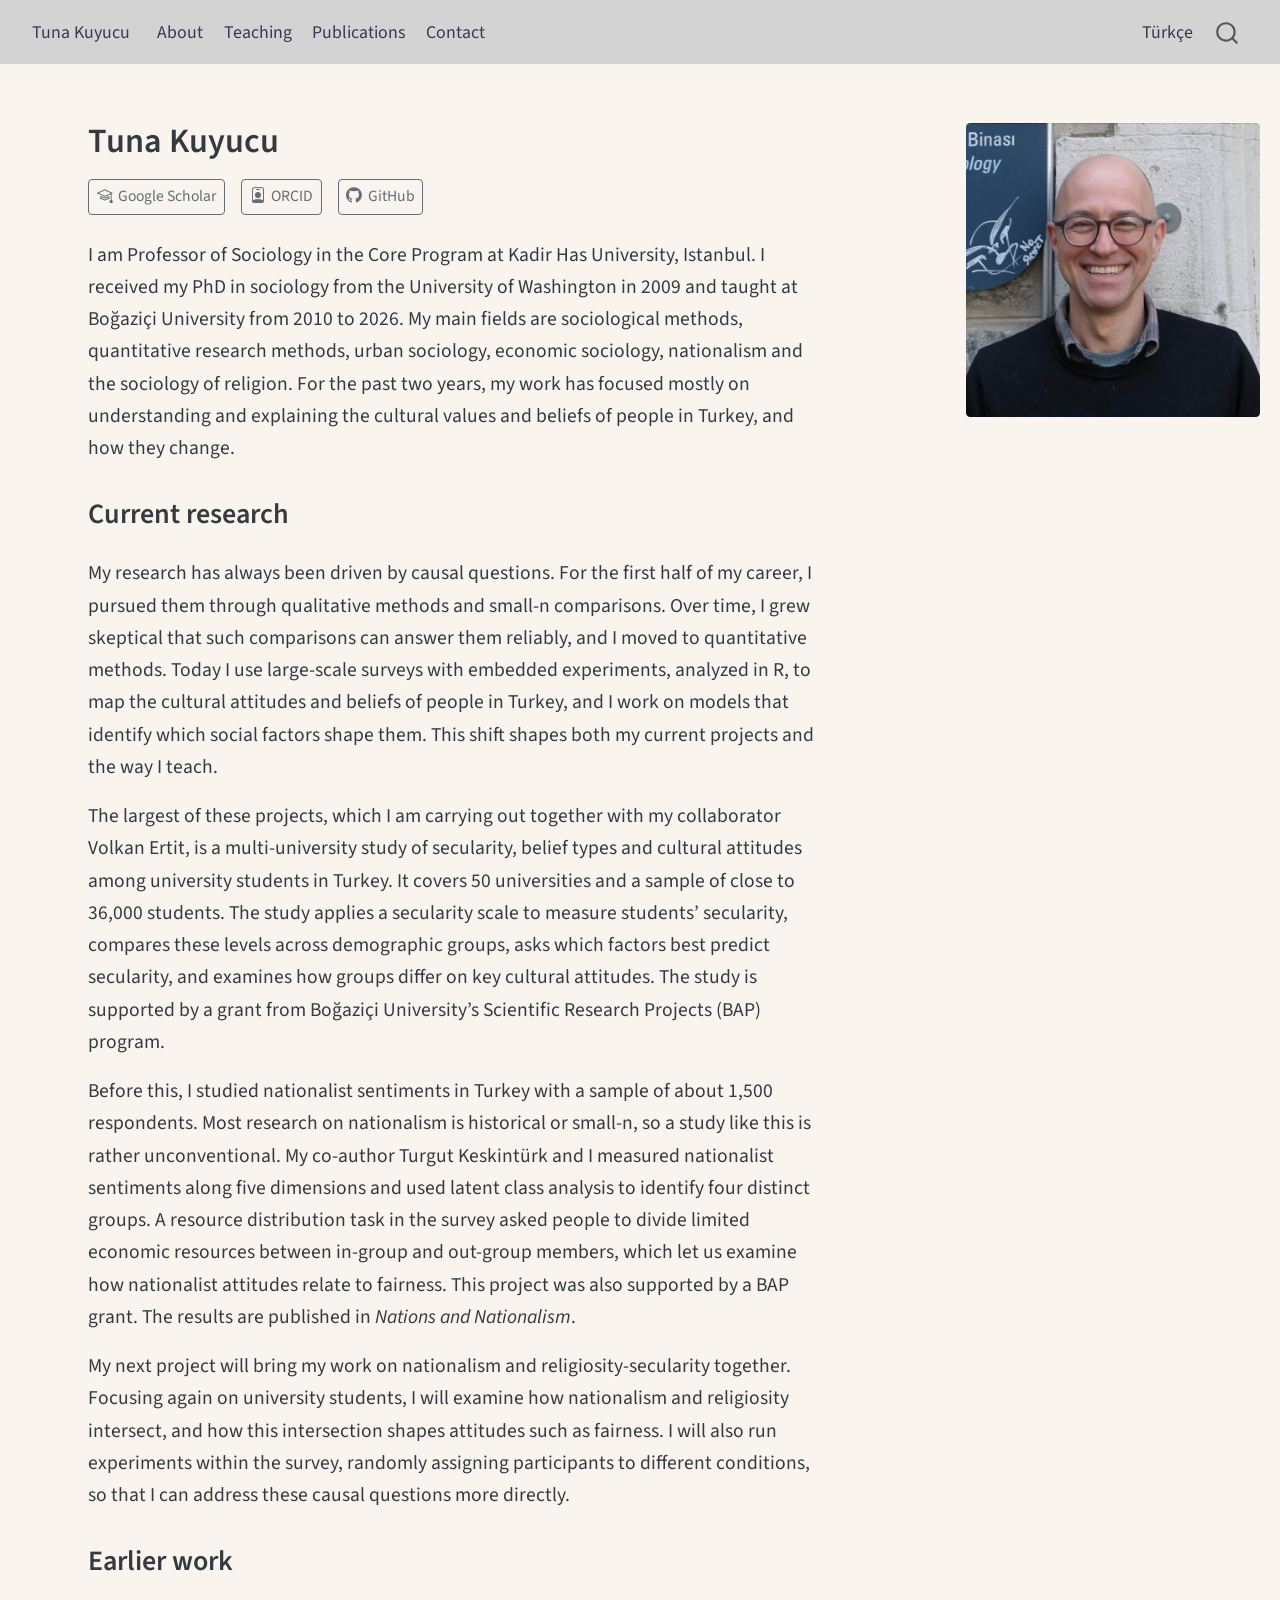
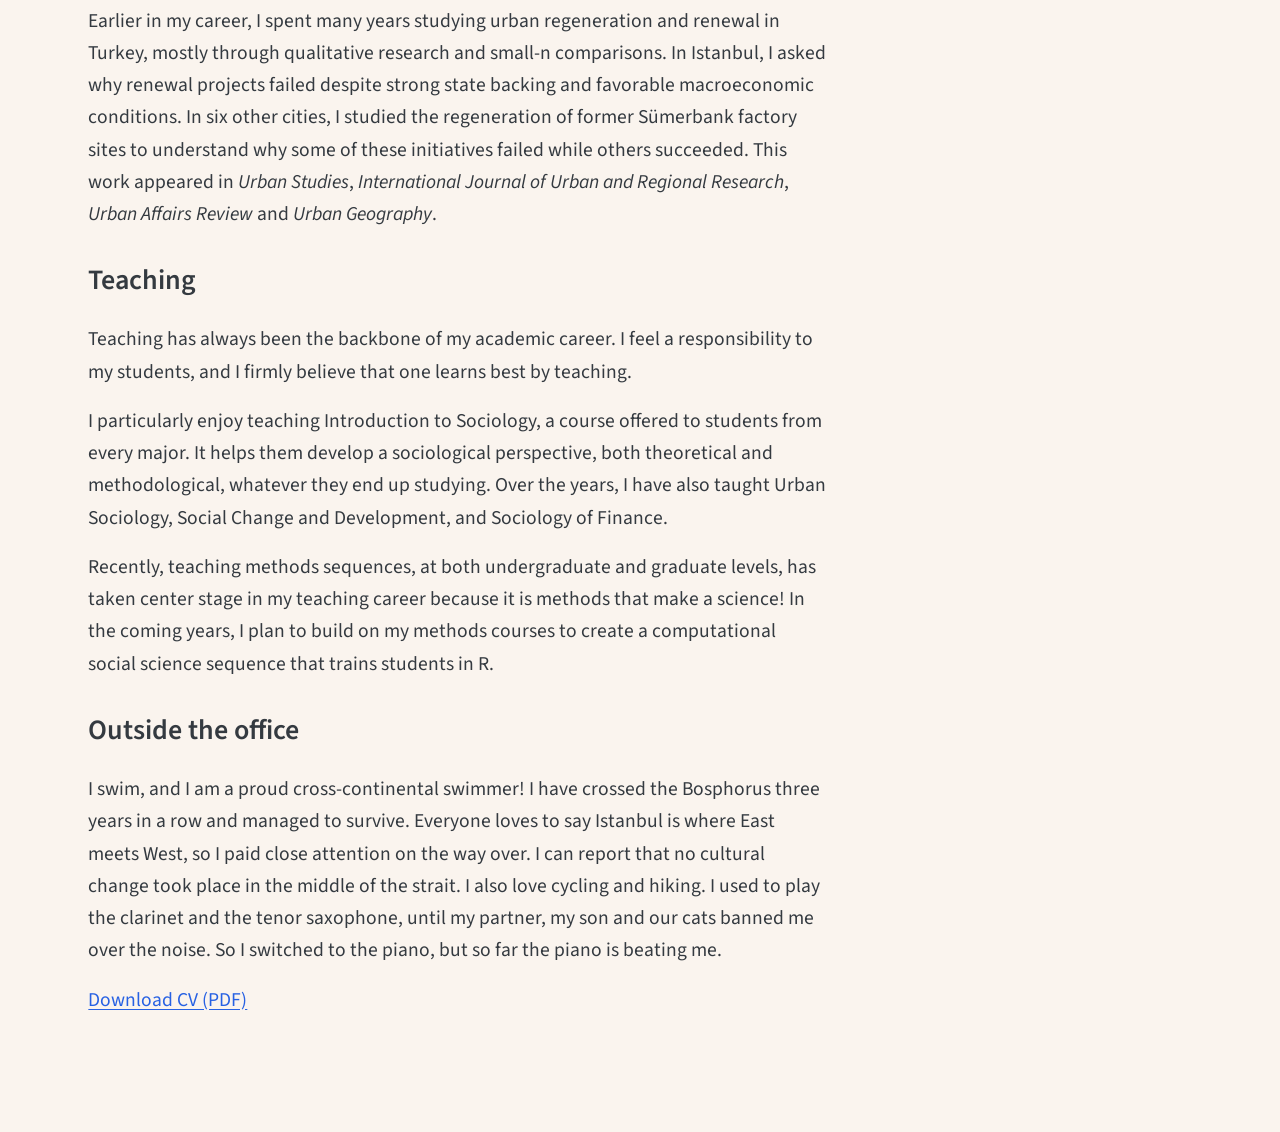
==== commit 42ae3b60: "Update Bosphorus crossings from two to three Co-Authored-By: Claude Sonnet 5.5 <noreply@anthropic.co" ====
--- a/docs/index.html
+++ b/docs/index.html
@@ -173,7 +173,7 @@
 </section>
 <section id="outside-the-office" class="level2">
 <h2 data-anchor-id="outside-the-office">Outside the office</h2>
-<p>I swim, and I am a proud cross-continental swimmer! I have crossed the Bosphorus two years in a row and managed to survive. Everyone loves to say Istanbul is where East meets West, so I paid close attention on the way over. I can report that no cultural change took place in the middle of the strait. I also love cycling and hiking. I used to play the clarinet and the tenor saxophone, until my partner, my son and our cats banned me over the noise. So I switched to the piano, but so far the piano is beating me.</p>
+<p>I swim, and I am a proud cross-continental swimmer! I have crossed the Bosphorus three years in a row and managed to survive. Everyone loves to say Istanbul is where East meets West, so I paid close attention on the way over. I can report that no cultural change took place in the middle of the strait. I also love cycling and hiking. I used to play the clarinet and the tenor saxophone, until my partner, my son and our cats banned me over the noise. So I switched to the piano, but so far the piano is beating me.</p>
 <p><a href="files/cv-english.pdf">Download CV (PDF)</a></p>
 
 
--- a/docs/styles.css
+++ b/docs/styles.css
@@ -3,10 +3,15 @@
 .navbar { background-color: #d3d3d3 !important; }  /* slightly deeper lavender */
 .navbar .navbar-brand, .navbar .nav-link { color: #3b3556 !important; }
 
-/* Nudge the profile photo to the right on wide screens */
+/* On wide screens: move the text block left and the photo right, using the free space */
 @media (min-width: 992px) {
+  .quarto-about-solana {
+    --left: clamp(0px, calc((100vw - 1000px) / 4), 160px);
+    --right: clamp(60px, calc((100vw - 1000px) / 2 - 30px), 320px);
+    margin-left: calc(-1 * var(--left));
+  }
   .quarto-about-solana .about-image {
-    transform: translateX(clamp(60px, 8vw, 140px));
+    transform: translateX(var(--right));
   }
 }
 
